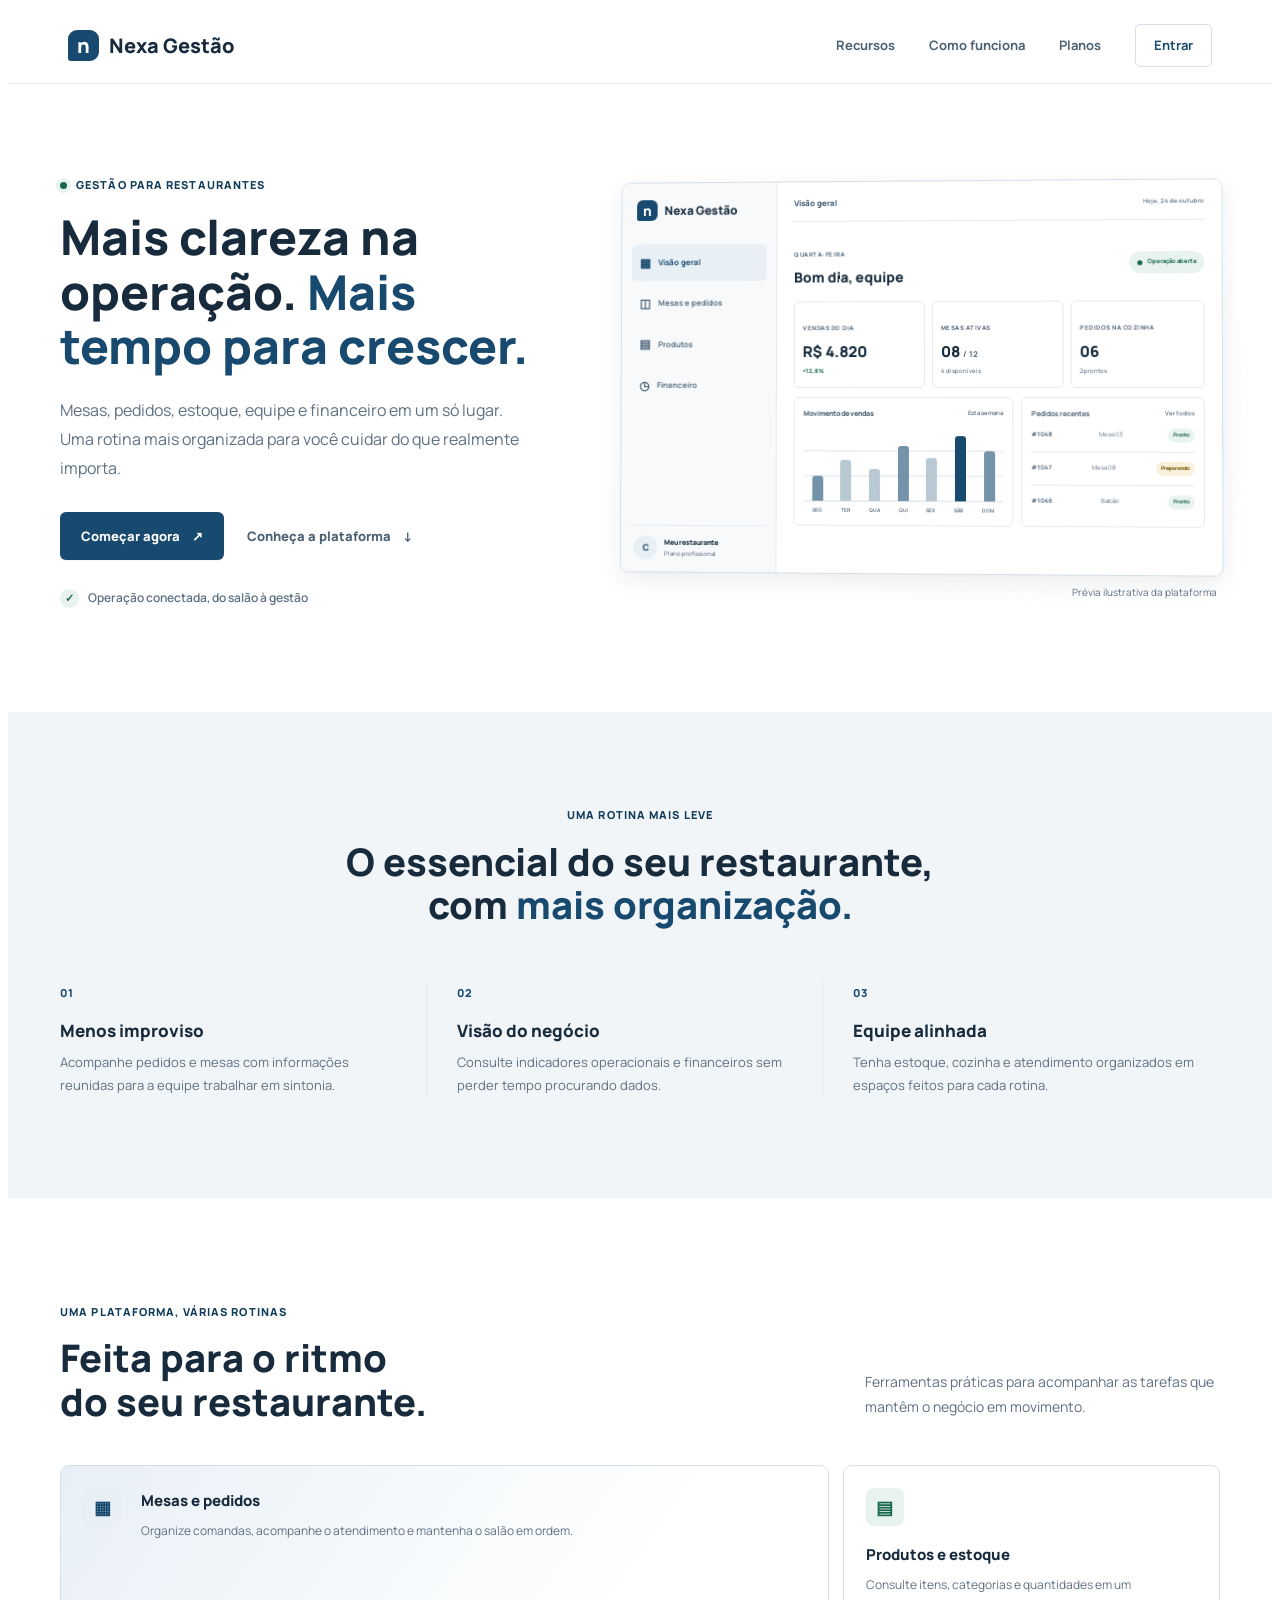
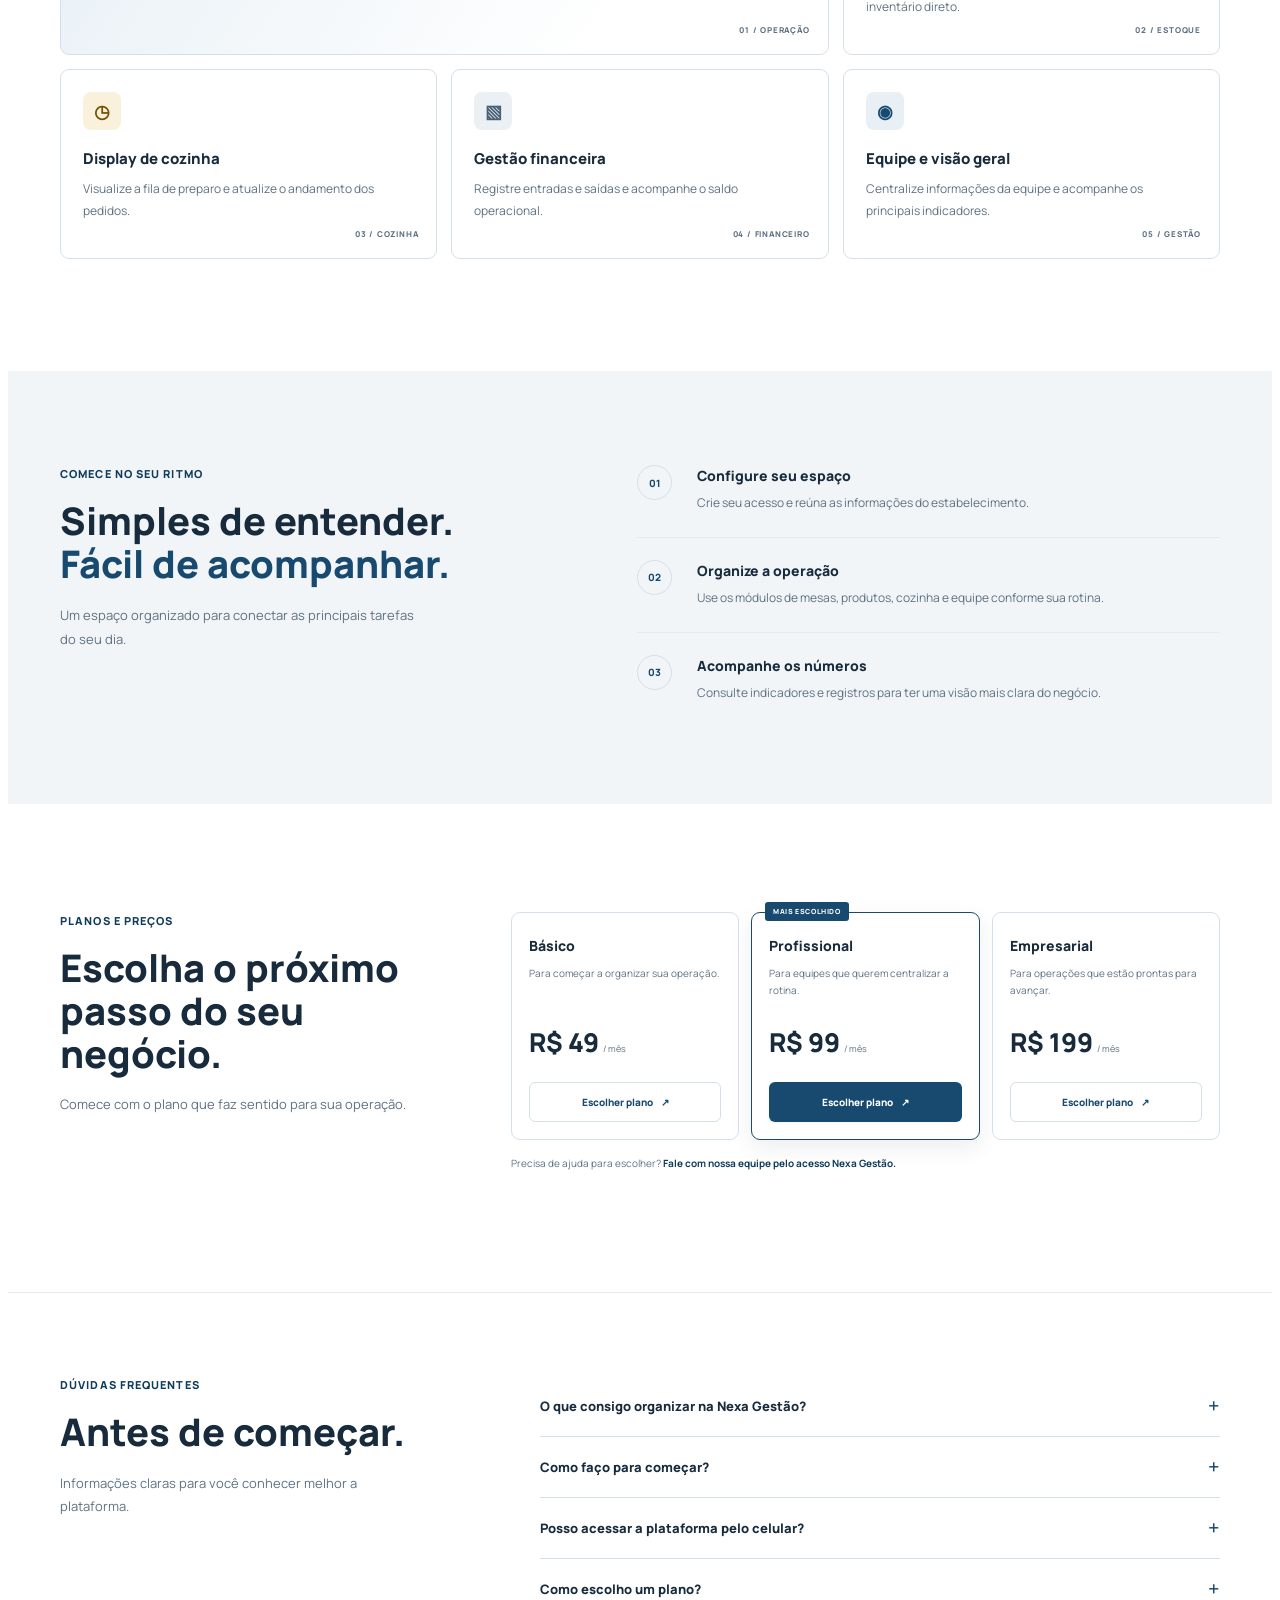
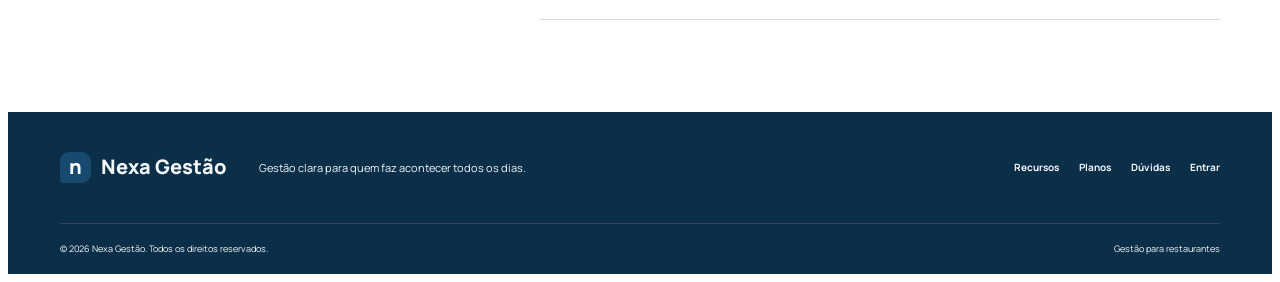
==== frontend/index.html @ 6b53f008 "Primeiro commit" ====
<!DOCTYPE html>
<html lang="pt-BR">
<head>
    <meta charset="UTF-8">
    <meta name="viewport" content="width=device-width, initial-scale=1.0">
    <meta name="description" content="Organize a operação do seu restaurante com a Nexa Gestão: mesas, estoque, cozinha, equipe e financeiro em uma única plataforma.">
    <title>Nexa Gestão | Gestão simples para restaurantes</title>
    <link rel="preconnect" href="https://fonts.googleapis.com">
    <link rel="preconnect" href="https://fonts.gstatic.com" crossorigin>
    <link href="https://fonts.googleapis.com/css2?family=Manrope:wght@400;500;600;700;800&display=swap" rel="stylesheet">
<link rel="stylesheet" href="css/landing.css">
</head>
<body>
    <a class="skip-link" href="#conteudo">Ir para o conteúdo</a>
    <header class="site-header">
        <a class="brand" href="index.html" aria-label="Nexa Gestão, página inicial">
            <span class="brand-mark" aria-hidden="true">n</span>
            <span>Nexa Gestão</span>
        </a>
        <nav class="site-nav" aria-label="Navegação principal">
            <a href="#recursos">Recursos</a>
            <a href="#como-funciona">Como funciona</a>
            <a href="#precos">Planos</a>
            <a class="nav-login" href="pages/login.html">Entrar</a>
        </nav>
    </header>

    <main id="conteudo">
        <section class="hero site-wrap">
            <div class="hero-copy">
                <p class="eyebrow"><span></span> Gestão para restaurantes</p>
                <h1>Mais clareza na operação. <em>Mais tempo para crescer.</em></h1>
                <p class="hero-description">Mesas, pedidos, estoque, equipe e financeiro em um só lugar. Uma rotina mais organizada para você cuidar do que realmente importa.</p>
                <div class="hero-actions">
                    <a class="button button-primary" href="pages/register.html">Começar agora <span aria-hidden="true">↗</span></a>
                    <a class="button button-text" href="#recursos">Conheça a plataforma <span aria-hidden="true">↓</span></a>
                </div>
                <div class="hero-note"><span class="note-check" aria-hidden="true">✓</span> Operação conectada, do salão à gestão</div>
            </div>

            <div class="preview-wrap" aria-label="Prévia ilustrativa do painel Nexa Gestão">
                <div class="preview-glow" aria-hidden="true"></div>
                <div class="dashboard-preview">
                    <div class="preview-sidebar">
                        <div class="preview-brand"><span class="brand-mark">n</span> Nexa Gestão</div>
                        <div class="preview-nav-item selected"><span>▦</span> Visão geral</div>
                        <div class="preview-nav-item"><span>◫</span> Mesas e pedidos</div>
                        <div class="preview-nav-item"><span>▤</span> Produtos</div>
                        <div class="preview-nav-item"><span>◷</span> Financeiro</div>
                        <div class="preview-profile"><span class="profile-avatar">C</span><span>Meu restaurante<small>Plano profissional</small></span></div>
                    </div>
                    <div class="preview-main">
                        <div class="preview-topbar"><span>Visão geral</span><span class="preview-date">Hoje, 24 de outubro</span></div>
                        <div class="preview-heading"><div><small>QUARTA-FEIRA</small><h2>Bom dia, equipe</h2></div><span class="preview-status"><i></i> Operação aberta</span></div>
                        <div class="preview-metrics">
                            <div><small>VENDAS DO DIA</small><strong>R$ 4.820</strong><span class="metric-up">+12,8%</span></div>
                            <div><small>MESAS ATIVAS</small><strong>08 <span>/ 12</span></strong><span class="metric-label">4 disponíveis</span></div>
                            <div><small>PEDIDOS NA COZINHA</small><strong>06</strong><span class="metric-label">2 prontos</span></div>
                        </div>
                        <div class="preview-panels">
                            <div class="preview-chart">
                                <div class="panel-title"><span>Movimento de vendas</span><small>Esta semana</small></div>
                                <div class="chart-bars" aria-hidden="true"><i style="height: 34%"></i><i style="height: 56%"></i><i style="height: 43%"></i><i style="height: 74%"></i><i style="height: 58%"></i><i style="height: 88%"></i><i style="height: 68%"></i></div>
                                <div class="chart-labels"><span>SEG</span><span>TER</span><span>QUA</span><span>QUI</span><span>SEX</span><span>SÁB</span><span>DOM</span></div>
                            </div>
                            <div class="preview-orders"><div class="panel-title"><span>Pedidos recentes</span><small>Ver todos</small></div><div><b>#1048</b><span>Mesa 03</span><i class="order-ready">Pronto</i></div><div><b>#1047</b><span>Mesa 08</span><i class="order-preparing">Preparando</i></div><div><b>#1046</b><span>Balcão</span><i class="order-ready">Pronto</i></div></div>
                        </div>
                    </div>
                </div>
                <p class="preview-caption">Prévia ilustrativa da plataforma</p>
            </div>
        </section>

        <section class="benefits-section" id="beneficios">
            <div class="site-wrap benefits-inner">
                <p class="eyebrow">Uma rotina mais leve</p>
                <h2>O essencial do seu restaurante,<br>com <em>mais organização.</em></h2>
                <div class="benefit-grid">
                    <article class="benefit-item"><span class="benefit-number">01</span><h3>Menos improviso</h3><p>Acompanhe pedidos e mesas com informações reunidas para a equipe trabalhar em sintonia.</p></article>
                    <article class="benefit-item"><span class="benefit-number">02</span><h3>Visão do negócio</h3><p>Consulte indicadores operacionais e financeiros sem perder tempo procurando dados.</p></article>
                    <article class="benefit-item"><span class="benefit-number">03</span><h3>Equipe alinhada</h3><p>Tenha estoque, cozinha e atendimento organizados em espaços feitos para cada rotina.</p></article>
                </div>
            </div>
        </section>

        <section class="features-section site-wrap" id="recursos">
            <div class="section-intro"><div><p class="eyebrow">Uma plataforma, várias rotinas</p><h2>Feita para o ritmo<br>do seu restaurante.</h2></div><p>Ferramentas práticas para acompanhar as tarefas que mantêm o negócio em movimento.</p></div>
            <div class="feature-grid">
                <article class="feature-card feature-wide"><span class="feature-icon icon-blue">▦</span><div><h3>Mesas e pedidos</h3><p>Organize comandas, acompanhe o atendimento e mantenha o salão em ordem.</p></div><span class="feature-index">01 / OPERAÇÃO</span></article>
                <article class="feature-card"><span class="feature-icon icon-green">▤</span><h3>Produtos e estoque</h3><p>Consulte itens, categorias e quantidades em um inventário direto.</p><span class="feature-index">02 / ESTOQUE</span></article>
                <article class="feature-card"><span class="feature-icon icon-amber">◷</span><h3>Display de cozinha</h3><p>Visualize a fila de preparo e atualize o andamento dos pedidos.</p><span class="feature-index">03 / COZINHA</span></article>
                <article class="feature-card"><span class="feature-icon icon-slate">▧</span><h3>Gestão financeira</h3><p>Registre entradas e saídas e acompanhe o saldo operacional.</p><span class="feature-index">04 / FINANCEIRO</span></article>
                <article class="feature-card"><span class="feature-icon icon-blue">◉</span><h3>Equipe e visão geral</h3><p>Centralize informações da equipe e acompanhe os principais indicadores.</p><span class="feature-index">05 / GESTÃO</span></article>
            </div>
        </section>

        <section class="how-section" id="como-funciona">
            <div class="site-wrap how-inner">
                <div class="how-heading"><p class="eyebrow">Comece no seu ritmo</p><h2>Simples de entender.<br><em>Fácil de acompanhar.</em></h2><p>Um espaço organizado para conectar as principais tarefas do seu dia.</p></div>
                <div class="steps-list">
                    <article><span>01</span><div><h3>Configure seu espaço</h3><p>Crie seu acesso e reúna as informações do estabelecimento.</p></div></article>
                    <article><span>02</span><div><h3>Organize a operação</h3><p>Use os módulos de mesas, produtos, cozinha e equipe conforme sua rotina.</p></div></article>
                    <article><span>03</span><div><h3>Acompanhe os números</h3><p>Consulte indicadores e registros para ter uma visão mais clara do negócio.</p></div></article>
                </div>
            </div>
        </section>

        <section class="pricing-section site-wrap" id="precos">
            <div class="pricing-intro"><p class="eyebrow">Planos e preços</p><h2>Escolha o próximo<br>passo do seu negócio.</h2><p>Comece com o plano que faz sentido para sua operação.</p></div>
            <div class="pricing-grid">
                <article class="plan-card"><p class="plan-name">Básico</p><p class="plan-description">Para começar a organizar sua operação.</p><p class="plan-price"><strong>R$ 49</strong><span>/ mês</span></p><a class="button button-secondary" href="pages/register.html">Escolher plano <span aria-hidden="true">↗</span></a></article>
                <article class="plan-card plan-featured"><span class="plan-badge">MAIS ESCOLHIDO</span><p class="plan-name">Profissional</p><p class="plan-description">Para equipes que querem centralizar a rotina.</p><p class="plan-price"><strong>R$ 99</strong><span>/ mês</span></p><a class="button button-primary" href="pages/register.html">Escolher plano <span aria-hidden="true">↗</span></a></article>
                <article class="plan-card"><p class="plan-name">Empresarial</p><p class="plan-description">Para operações que estão prontas para avançar.</p><p class="plan-price"><strong>R$ 199</strong><span>/ mês</span></p><a class="button button-secondary" href="pages/register.html">Escolher plano <span aria-hidden="true">↗</span></a></article>
            </div>
            <p class="pricing-note">Precisa de ajuda para escolher? <a href="pages/login.html">Fale com nossa equipe pelo acesso Nexa Gestão.</a></p>
        </section>

        <section class="faq-section" id="duvidas">
            <div class="site-wrap faq-inner"><div><p class="eyebrow">Dúvidas frequentes</p><h2>Antes de começar.</h2><p>Informações claras para você conhecer melhor a plataforma.</p></div>
                <div class="faq-list">
                    <details><summary>O que consigo organizar na Nexa Gestão?<span aria-hidden="true">+</span></summary><p>A plataforma reúne telas para visão geral, produtos e estoque, mesas e pedidos, cozinha, financeiro e equipe.</p></details>
                    <details><summary>Como faço para começar?<span aria-hidden="true">+</span></summary><p>Use o botão “Começar agora” para abrir o cadastro e criar seu acesso à plataforma.</p></details>
                    <details><summary>Posso acessar a plataforma pelo celular?<span aria-hidden="true">+</span></summary><p>As telas se adaptam a dispositivos móveis para facilitar a consulta em diferentes tamanhos de tela.</p></details>
                    <details><summary>Como escolho um plano?<span aria-hidden="true">+</span></summary><p>Consulte os valores apresentados nesta página e selecione “Escolher plano” para iniciar o cadastro.</p></details>
                </div>
            </div>
        </section>
    </main>

    <footer class="site-footer">
        <div class="site-wrap footer-main"><a class="brand footer-brand" href="index.html"><span class="brand-mark" aria-hidden="true">n</span><span>Nexa Gestão</span></a><p>Gestão clara para quem faz acontecer todos os dias.</p><nav aria-label="Navegação do rodapé"><a href="#recursos">Recursos</a><a href="#precos">Planos</a><a href="#duvidas">Dúvidas</a><a href="pages/login.html">Entrar</a></nav></div>
        <div class="site-wrap footer-bottom"><span>© 2026 Nexa Gestão. Todos os direitos reservados.</span><span>Gestão para restaurantes</span></div>
    </footer>
</body>
</html>
---- frontend/css/landing.css ----
@import url('tokens.css');
@import url('https://fonts.googleapis.com/css2?family=Manrope:wght@400;500;600;700;800&display=swap');

:root { --font-sans: 'Manrope', 'Segoe UI', sans-serif; }

*, *::before, *::after { box-sizing: border-box; }

html { scroll-behavior: smooth; scroll-padding-top: 92px; }

body {
    display: block;
    height: auto;
    min-height: 100vh;
    overflow-x: hidden;
    background: var(--paper);
    color: var(--ink);
    font-family: var(--font-sans);
    line-height: 1.6;
    -webkit-font-smoothing: antialiased;
}

a { color: inherit; }

.skip-link {
    position: absolute;
    top: 12px;
    left: 12px;
    z-index: 20;
    padding: 10px 14px;
    transform: translateY(-150%);
    border-radius: 5px;
    background: var(--ink);
    color: var(--color-on-primary);
}
.skip-link:focus { transform: translateY(0); }
.site-wrap { width: min(1160px, calc(100% - 64px)); margin-inline: auto; }

.site-header {
    position: sticky;
    top: 0;
    z-index: 10;
    display: flex;
    min-height: 76px;
    align-items: center;
    justify-content: space-between;
    padding: 0 max(32px, calc((100vw - 1160px) / 2));
    border-bottom: 1px solid var(--color-divider);
    background: var(--color-header);
    backdrop-filter: blur(14px);
}
.brand { display: inline-flex; align-items: center; gap: 10px; color: var(--ink); font-size: 20px; font-weight: 800; text-decoration: none; }
.brand-mark { display: inline-grid; width: 31px; height: 31px; place-items: center; border-radius: 9px 9px 9px 3px; background: var(--color-primary); color: var(--color-on-primary); font-size: 20px; font-weight: 800; line-height: 1; }
.site-nav { display: flex; align-items: center; gap: 34px; }
.site-nav a { color: var(--ink-soft); font-size: 13px; font-weight: 700; text-decoration: none; transition: color 180ms ease, background-color 180ms ease, transform 180ms ease; }
.site-nav a:hover { color: var(--blue); }
.site-nav .nav-login { padding: 10px 18px; border: 1px solid var(--color-border); border-radius: var(--radius-sm); color: var(--color-primary); }
.site-nav .nav-login:hover { transform: translateY(-1px); border-color: var(--blue); background: var(--blue-pale); }

.hero { display: grid; min-height: 620px; grid-template-columns: .88fr 1.12fr; align-items: center; gap: 48px; padding-block: 76px 88px; }
.hero-copy { position: relative; z-index: 1; animation: rise-in 650ms ease both; }
.eyebrow { display: flex; align-items: center; gap: 9px; margin: 0 0 16px; color: var(--blue-deep); font-size: 11px; font-weight: 800; letter-spacing: 1.1px; text-transform: uppercase; }
.eyebrow > span { width: 7px; height: 7px; border-radius: 50%; background: var(--color-success); box-shadow: 0 0 0 4px var(--color-success-bg); }
.hero h1, .section-intro h2, .benefits-inner h2, .how-heading h2, .pricing-intro h2, .faq-inner h2 { margin: 0; color: var(--ink); font-size: 48px; font-weight: 800; line-height: 1.14; }
.hero h1 em, .benefits-inner h2 em, .how-heading h2 em { color: var(--blue); font-style: normal; }
.hero-description { max-width: 470px; margin: 22px 0 0; color: var(--muted); font-size: 16px; line-height: 1.8; }
.hero-actions { display: flex; flex-wrap: wrap; align-items: center; gap: 12px 22px; margin-top: 30px; }
.button { display: inline-flex; min-height: 48px; align-items: center; justify-content: center; gap: 12px; padding: 0 20px; border: 1px solid transparent; border-radius: 6px; font-size: 13px; font-weight: 800; text-decoration: none; transition: transform 180ms ease, box-shadow 180ms ease, background-color 180ms ease, border-color 180ms ease; }
.button:hover { transform: translateY(-2px); }
.button-primary { background: var(--color-primary); box-shadow: var(--shadow-sm); color: var(--color-on-primary); }
.button-primary:hover { background: var(--color-primary-hover); box-shadow: var(--shadow-md); }
.button-secondary { border-color: var(--color-border); background: var(--color-surface); color: var(--color-primary); }
.button-secondary:hover { border-color: var(--blue); background: var(--blue-pale); }
.button-text { min-height: 42px; padding-inline: 0; color: var(--ink-soft); }
.button-text:hover { color: var(--blue); }
.hero-note { display: flex; align-items: center; gap: 9px; margin-top: 28px; color: var(--color-text-muted); font-size: 12px; font-weight: 600; }
.note-check { display: inline-grid; width: 19px; height: 19px; place-items: center; border-radius: 50%; background: var(--color-success-bg); color: var(--color-success); font-size: 11px; }

.preview-wrap { position: relative; min-width: 0; padding: 20px 0 24px 20px; animation: rise-in 750ms 120ms ease both; }
.preview-glow { position: absolute; inset: 3% -7% 4% 8%; z-index: -1; background: radial-gradient(ellipse at center, color-mix(in srgb, var(--color-primary-light) 78%, transparent), transparent 69%); filter: blur(22px); }
.dashboard-preview { display: grid; min-height: 394px; grid-template-columns: 158px minmax(0, 1fr); overflow: hidden; border: 1px solid var(--color-border); border-radius: var(--radius-lg); background: var(--color-surface); box-shadow: var(--shadow-md); transform: perspective(1400px) rotateY(-3deg) rotateX(1deg); }
.preview-sidebar { display: flex; flex-direction: column; padding: 17px 10px 12px; border-right: 1px solid var(--color-divider); background: var(--color-surface-subtle); }
.preview-brand { display: flex; align-items: center; gap: 7px; margin: 0 0 24px 5px; font-size: 12px; font-weight: 800; }
.preview-brand .brand-mark { width: 21px; height: 21px; border-radius: 6px 6px 6px 2px; font-size: 14px; }
.preview-nav-item { display: flex; align-items: center; gap: 8px; margin-bottom: 4px; padding: 9px 8px; border-radius: var(--radius-sm); color: var(--color-text-muted); font-size: 8px; font-weight: 700; }
.preview-nav-item span { color: var(--color-text-secondary); font-size: 12px; }
.preview-nav-item.selected { background: var(--color-primary-light); color: var(--color-primary); }
.preview-nav-item.selected span { color: var(--color-primary); }
.preview-profile { display: flex; align-items: center; gap: 7px; margin-top: auto; padding: 10px 3px 0; border-top: 1px solid var(--color-divider); font-size: 7px; font-weight: 800; }
.profile-avatar { display: grid; width: 24px; height: 24px; place-items: center; border-radius: 50%; background: var(--color-primary-light); color: var(--color-primary); font-size: 9px; }
.preview-profile small { display: block; margin-top: 2px; color: var(--color-text-muted); font-size: 6px; font-weight: 500; }
.preview-main { min-width: 0; padding: 15px 17px 17px; background: var(--color-surface); }
.preview-topbar, .preview-heading, .panel-title, .preview-orders > div:not(.panel-title) { display: flex; align-items: center; justify-content: space-between; }
.preview-topbar { padding-bottom: 11px; border-bottom: 1px solid var(--color-divider); color: var(--color-text-secondary); font-size: 8px; font-weight: 800; }
.preview-date, .panel-title small { color: var(--color-text-muted); font-size: 6px; font-weight: 600; }
.preview-heading { margin: 17px 0 12px; }
.preview-heading small, .preview-metrics small { color: var(--color-text-muted); font-size: 6px; font-weight: 800; letter-spacing: .5px; }
.preview-heading h2 { margin: 3px 0 0; color: var(--color-text); font-size: 14px; font-weight: 800; }
.preview-status { display: flex; align-items: center; gap: 5px; padding: 5px 7px; border: 1px solid var(--color-success-bg); border-radius: 20px; background: var(--color-success-bg); color: var(--color-success); font-size: 6px; font-weight: 700; }
.preview-status i { width: 5px; height: 5px; border-radius: 50%; background: var(--color-success); }
.preview-metrics { display: grid; grid-template-columns: repeat(3, minmax(0, 1fr)); gap: 7px; }
.preview-metrics > div { min-width: 0; padding: 10px 8px; border: 1px solid var(--color-divider); border-radius: var(--radius-sm); }
.preview-metrics strong { display: block; margin-top: 3px; color: var(--color-text); font-size: 15px; font-weight: 800; white-space: nowrap; }
.preview-metrics strong span { color: var(--color-text-muted); font-size: 8px; }
.metric-up, .metric-label { display: block; margin-top: 3px; color: var(--color-success); font-size: 6px; font-weight: 700; }
.metric-label { color: var(--color-text-muted); font-weight: 500; }
.preview-panels { display: grid; grid-template-columns: 1.1fr .9fr; gap: 8px; margin-top: 9px; }
.preview-chart, .preview-orders { min-width: 0; padding: 10px 9px 8px; border: 1px solid var(--color-divider); border-radius: var(--radius-sm); }
.panel-title { gap: 5px; color: var(--color-text-secondary); font-size: 7px; font-weight: 800; }
.chart-bars { display: flex; height: 75px; align-items: end; justify-content: space-around; gap: 6px; margin-top: 8px; padding: 0 3px; border-bottom: 1px solid var(--color-divider); background: repeating-linear-gradient(to bottom, transparent 0, transparent 23px, var(--color-chart-grid) 24px, transparent 25px); }
.chart-bars i { width: 11px; min-height: 7px; border-radius: 3px 3px 0 0; background: color-mix(in srgb, var(--color-primary) 30%, var(--color-surface)); }
.chart-bars i:nth-child(3n + 1) { background: color-mix(in srgb, var(--color-primary) 60%, var(--color-surface)); }
.chart-bars i:nth-child(6) { background: var(--color-chart-primary); }
.chart-labels { display: flex; justify-content: space-around; margin-top: 5px; color: var(--color-text-muted); font-size: 5px; font-weight: 700; }
.preview-orders > div:not(.panel-title) { gap: 4px; padding: 9px 0; border-bottom: 1px solid var(--color-divider); font-size: 6px; }
.preview-orders > div:last-child { border-bottom: 0; }
.preview-orders b { color: var(--color-text-secondary); font-size: 6px; }
.preview-orders > div > span { color: var(--color-text-muted); }
.preview-orders i { padding: 3px 5px; border-radius: 10px; font-size: 5px; font-style: normal; font-weight: 800; }
.order-ready { background: var(--color-success-bg); color: var(--color-success); }
.order-preparing { background: var(--color-warning-bg); color: var(--color-warning); }
.preview-caption { margin: 10px 3px 0; color: var(--color-text-muted); font-size: 10px; text-align: right; }

.benefits-section, .how-section { padding: 94px 0 100px; background: var(--color-background); }
.benefits-inner > .eyebrow { justify-content: center; }
.benefits-inner h2, .section-intro h2, .how-heading h2, .pricing-intro h2, .faq-inner h2 { font-size: 38px; }
.benefits-inner h2 { text-align: center; }
.benefit-grid { display: grid; grid-template-columns: repeat(3, minmax(0, 1fr)); gap: 30px; margin-top: 53px; }
.benefit-item { padding: 0 24px 0 0; border-right: 1px solid var(--color-divider); }
.benefit-item:last-child { border-right: 0; }
.benefit-number { color: var(--color-primary); font-size: 11px; font-weight: 800; letter-spacing: 1px; }
.benefit-item h3, .feature-card h3, .steps-list h3 { margin: 12px 0 7px; color: var(--ink); font-size: 17px; font-weight: 800; }
.benefit-item p, .feature-card p, .steps-list p { margin: 0; color: var(--muted); font-size: 13px; line-height: 1.8; }

.features-section { padding-block: 105px 112px; }
.section-intro { display: flex; align-items: end; justify-content: space-between; gap: 40px; margin-bottom: 42px; }
.section-intro > p { max-width: 355px; margin: 0 0 4px; color: var(--muted); font-size: 14px; line-height: 1.8; }
.feature-grid { display: grid; grid-template-columns: repeat(3, minmax(0, 1fr)); gap: 14px; }
.feature-card { position: relative; min-height: 190px; padding: 22px; border: 1px solid var(--color-border); border-radius: var(--radius-lg); background: var(--color-surface); transition: transform 200ms ease, border-color 200ms ease, box-shadow 200ms ease; }
.feature-card:hover { transform: translateY(-3px); border-color: var(--color-primary); box-shadow: var(--shadow-md); }
.feature-wide { display: grid; grid-column: span 2; grid-template-columns: 42px minmax(0, 1fr); align-content: start; column-gap: 16px; background: linear-gradient(125deg, var(--color-primary-light), var(--color-surface) 74%); }
.feature-wide .feature-icon { grid-row: span 2; }
.feature-icon { display: grid; width: 38px; height: 38px; place-items: center; border-radius: 8px; font-size: 18px; font-weight: 700; }
.icon-blue { background: var(--color-primary-light); color: var(--color-primary); }
.icon-green { background: var(--color-success-bg); color: var(--color-success); }
.icon-amber { background: var(--color-warning-bg); color: var(--color-warning); }
.icon-slate { background: var(--color-background-alt); color: var(--color-text-secondary); }
.feature-card h3 { margin-top: 17px; font-size: 15px; }
.feature-wide h3 { margin-top: 1px; }
.feature-card p { max-width: 320px; font-size: 12px; }
.feature-wide p { max-width: 480px; }
.feature-index { position: absolute; right: 18px; bottom: 17px; color: var(--color-text-muted); font-size: 8px; font-weight: 800; letter-spacing: .8px; }

.how-inner { display: grid; grid-template-columns: .9fr 1.1fr; gap: 100px; }
.how-heading > p:last-child, .pricing-intro > p:last-child, .faq-inner > div:first-child > p:last-child { max-width: 360px; margin: 19px 0 0; color: var(--muted); font-size: 13px; line-height: 1.8; }
.steps-list article { display: grid; grid-template-columns: 42px minmax(0, 1fr); gap: 18px; padding: 0 0 23px; border-bottom: 1px solid var(--color-divider); }
.steps-list article + article { padding-top: 22px; }
.steps-list article:last-child { padding-bottom: 0; border-bottom: 0; }
.steps-list article > span { display: grid; width: 35px; height: 35px; place-items: center; border: 1px solid var(--color-border); border-radius: 50%; color: var(--color-primary); font-size: 10px; font-weight: 800; }
.steps-list h3 { margin: 0 0 5px; font-size: 14px; }
.steps-list p { font-size: 12px; }

.pricing-section { display: grid; grid-template-columns: .72fr 1.28fr; gap: 52px; padding-block: 108px 100px; }
.pricing-intro > p:last-child { margin-top: 18px; }
.pricing-grid { display: grid; grid-template-columns: repeat(3, minmax(0, 1fr)); align-items: stretch; gap: 12px; }
.plan-card { position: relative; display: flex; min-width: 0; flex-direction: column; padding: 22px 17px 17px; border: 1px solid var(--color-border); border-radius: var(--radius-lg); background: var(--color-surface); }
.plan-featured { border-color: var(--color-primary); box-shadow: var(--shadow-md); }
.plan-badge { position: absolute; top: -11px; left: 13px; padding: 4px 8px; border-radius: 3px; background: var(--color-primary); color: var(--color-on-primary); font-size: 7px; font-weight: 800; letter-spacing: .6px; }
.plan-name { margin: 0; color: var(--ink); font-size: 14px; font-weight: 800; }
.plan-description { min-height: 39px; margin: 8px 0 18px; color: var(--muted); font-size: 10px; line-height: 1.7; }
.plan-price { display: flex; align-items: baseline; gap: 4px; margin: auto 0 18px; }
.plan-price strong { color: var(--ink); font-size: 26px; font-weight: 800; }
.plan-price span { color: var(--color-text-muted); font-size: 9px; }
.plan-card .button { min-height: 40px; gap: 8px; padding-inline: 8px; font-size: 10px; white-space: nowrap; }
.pricing-note { grid-column: 2; margin: -37px 0 0; color: var(--muted); font-size: 10px; }
.pricing-note a { color: var(--blue-deep); font-weight: 700; text-decoration: none; }
.pricing-note a:hover { text-decoration: underline; }

.faq-section { padding: 83px 0 92px; border-top: 1px solid var(--color-divider); }
.faq-inner { display: grid; grid-template-columns: .75fr 1.25fr; gap: 72px; }
.faq-list details { border-bottom: 1px solid var(--line); }
.faq-list summary { display: flex; min-height: 60px; align-items: center; justify-content: space-between; gap: 20px; color: var(--ink); cursor: pointer; font-size: 13px; font-weight: 800; list-style: none; }
.faq-list summary::-webkit-details-marker { display: none; }
.faq-list summary span { color: var(--blue); font-size: 20px; font-weight: 500; transition: transform 180ms ease; }
.faq-list details[open] summary span { transform: rotate(45deg); }
.faq-list details p { max-width: 600px; margin: -2px 28px 17px 0; color: var(--muted); font-size: 12px; line-height: 1.8; }

.site-footer { background: var(--color-primary-active); color: var(--color-on-dark); }
.footer-main { display: grid; min-height: 112px; grid-template-columns: auto 1fr auto; align-items: center; gap: 32px; border-bottom: 1px solid var(--color-kds-border); }
.footer-brand { color: var(--color-on-dark); }
.footer-main > p { margin: 0; color: var(--color-on-dark); font-size: 11px; }
.footer-main nav { display: flex; flex-wrap: wrap; gap: 20px; }
.footer-main nav a { color: var(--color-on-dark); font-size: 10px; font-weight: 700; text-decoration: none; }
.footer-main nav a:hover { color: var(--color-surface); }
.footer-bottom { display: flex; min-height: 50px; align-items: center; justify-content: space-between; color: var(--color-on-dark); font-size: 9px; }

@keyframes rise-in { from { opacity: 0; transform: translateY(12px); } to { opacity: 1; transform: translateY(0); } }

@media (max-width: 1050px) {
    .hero { grid-template-columns: .82fr 1.18fr; gap: 25px; }
    .hero h1 { font-size: 42px; }
    .dashboard-preview { grid-template-columns: 128px minmax(0, 1fr); }
    .pricing-section { grid-template-columns: 1fr; gap: 38px; }
    .pricing-intro br { display: none; }
    .pricing-note { grid-column: 1; margin-top: -24px; }
}

@media (max-width: 760px) {
    html { scroll-padding-top: 110px; }
    .site-wrap { width: min(calc(100% - 40px), 560px); }
    .site-header { min-height: 68px; flex-wrap: wrap; gap: 10px 20px; padding: 12px 20px; }
    .brand { font-size: 18px; }
    .site-nav { width: 100%; justify-content: space-between; gap: 12px; overflow-x: auto; scrollbar-width: none; }
    .site-nav::-webkit-scrollbar { display: none; }
    .site-nav a { flex: 0 0 auto; font-size: 11px; }
    .site-nav .nav-login { padding: 7px 12px; }
    .hero { min-height: auto; grid-template-columns: 1fr; gap: 38px; padding-block: 60px 52px; }
    .hero h1 { max-width: 540px; font-size: 39px; }
    .hero-description { max-width: 530px; font-size: 14px; }
    .preview-wrap { padding: 8px 0; }
    .dashboard-preview { min-height: 330px; grid-template-columns: 116px minmax(0, 1fr); transform: none; }
    .preview-main { padding: 13px 12px; }
    .preview-panels { grid-template-columns: 1fr .9fr; }
    .benefits-section, .features-section, .how-section, .faq-section { padding-block: 68px; }
    .benefits-inner h2, .section-intro h2, .how-heading h2, .pricing-intro h2, .faq-inner h2 { font-size: 32px; }
    .benefit-grid { grid-template-columns: 1fr; gap: 25px; margin-top: 36px; }
    .benefit-item { padding: 0 0 22px; border-right: 0; border-bottom: 1px solid var(--color-divider); }
    .benefit-item:last-child { padding-bottom: 0; border-bottom: 0; }
    .section-intro { display: block; margin-bottom: 30px; }
    .section-intro > p { margin-top: 18px; }
    .feature-grid { grid-template-columns: repeat(2, minmax(0, 1fr)); }
    .feature-wide { grid-column: span 2; }
    .how-inner, .faq-inner { grid-template-columns: 1fr; gap: 32px; }
    .pricing-section { padding-block: 72px; gap: 32px; }
    .pricing-grid { grid-template-columns: 1fr; gap: 18px; }
    .plan-card { min-height: 205px; padding: 21px; }
    .plan-description { min-height: 0; font-size: 12px; }
    .plan-card .button { min-width: 170px; align-self: flex-start; padding-inline: 14px; font-size: 12px; }
    .plan-price strong { font-size: 28px; }
    .pricing-note { margin-top: -16px; font-size: 11px; }
    .footer-main { grid-template-columns: 1fr; gap: 14px; padding-block: 24px; }
    .footer-main nav { gap: 15px; }
    .footer-bottom { align-items: flex-start; flex-direction: column; justify-content: center; gap: 4px; padding-block: 12px; }
}

@media (max-width: 420px) {
    .site-wrap { width: calc(100% - 32px); }
    .site-header { padding-inline: 16px; }
    .hero h1 { font-size: 34px; }
    .hero-actions { align-items: flex-start; flex-direction: column; gap: 8px; }
    .dashboard-preview { grid-template-columns: 1fr; }
    .preview-sidebar { display: none; }
    .preview-main { padding: 13px 11px; }
    .preview-metrics > div { padding: 8px 5px; }
    .preview-metrics strong { font-size: 13px; }
    .feature-grid { grid-template-columns: 1fr; }
    .feature-wide { grid-column: auto; }
}

@media (prefers-reduced-motion: reduce) {
    *, *::before, *::after { scroll-behavior: auto !important; animation-duration: .01ms !important; animation-iteration-count: 1 !important; transition-duration: .01ms !important; }
}
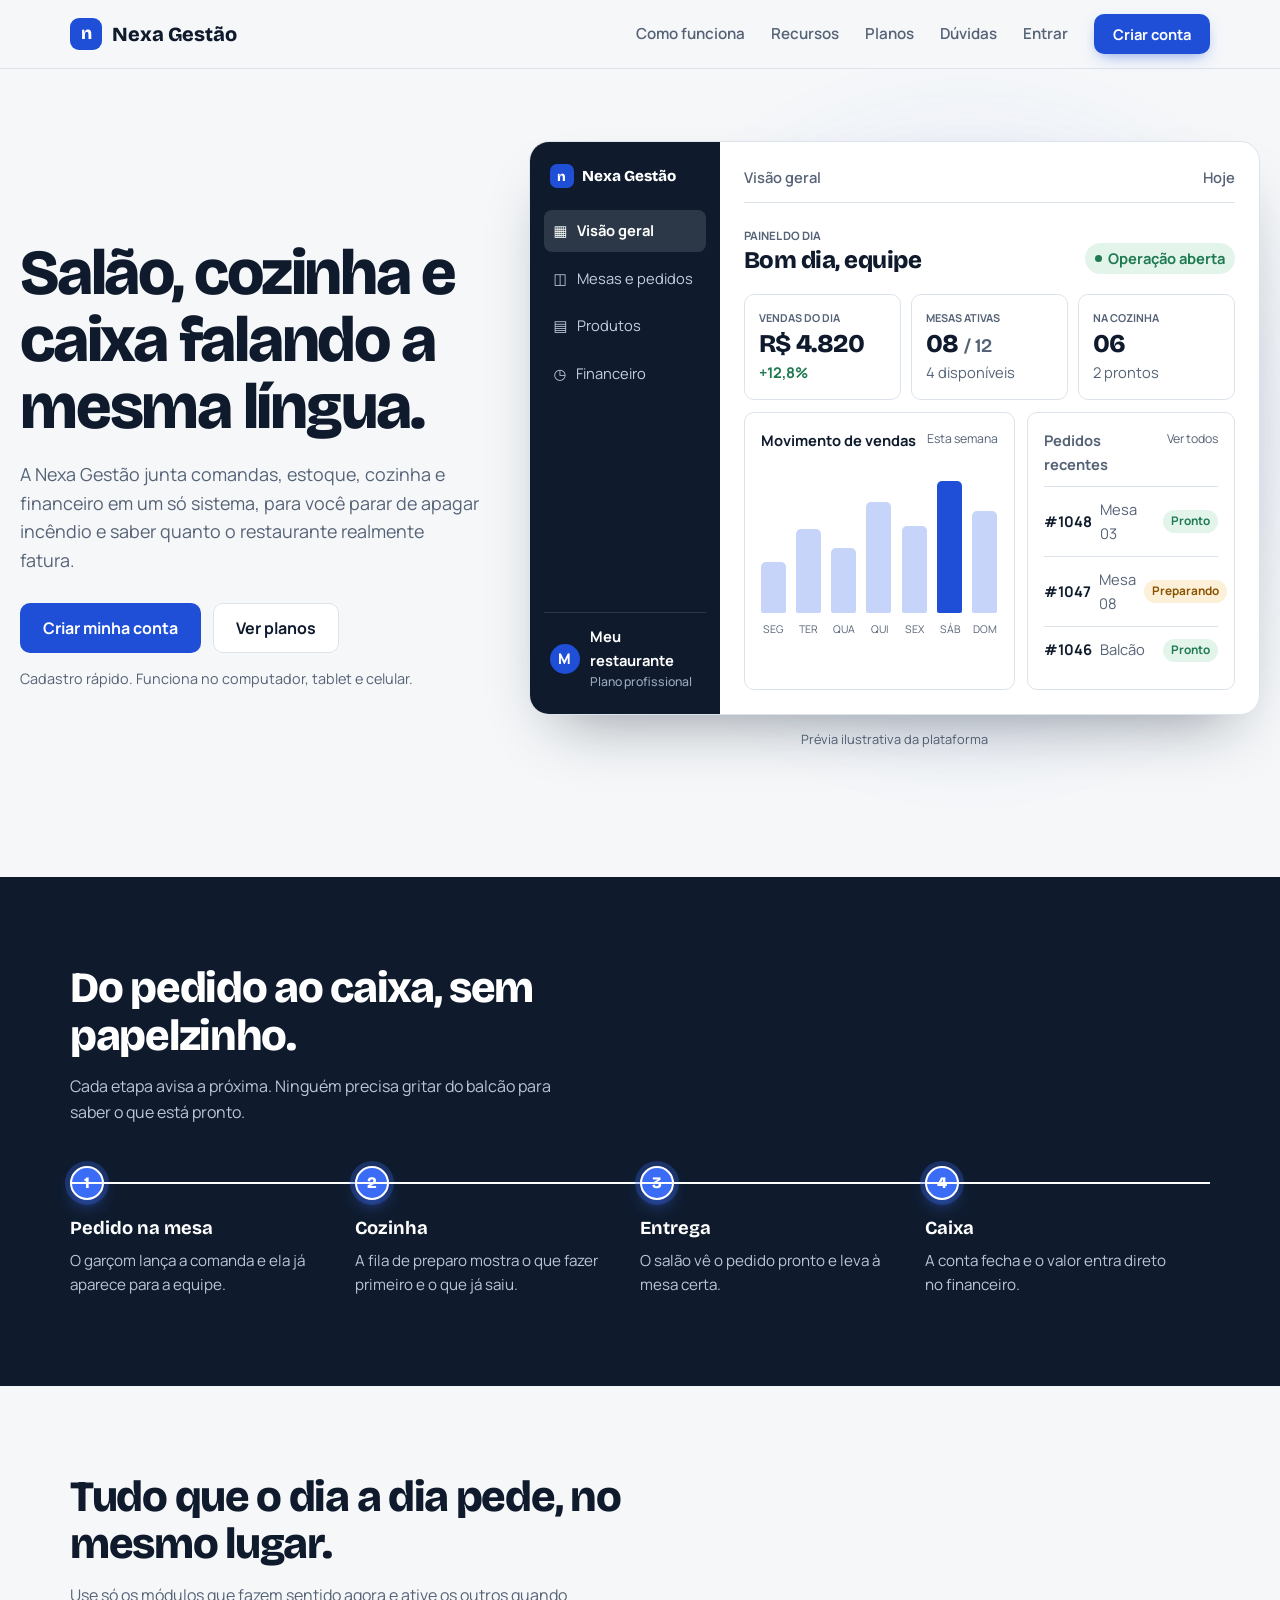
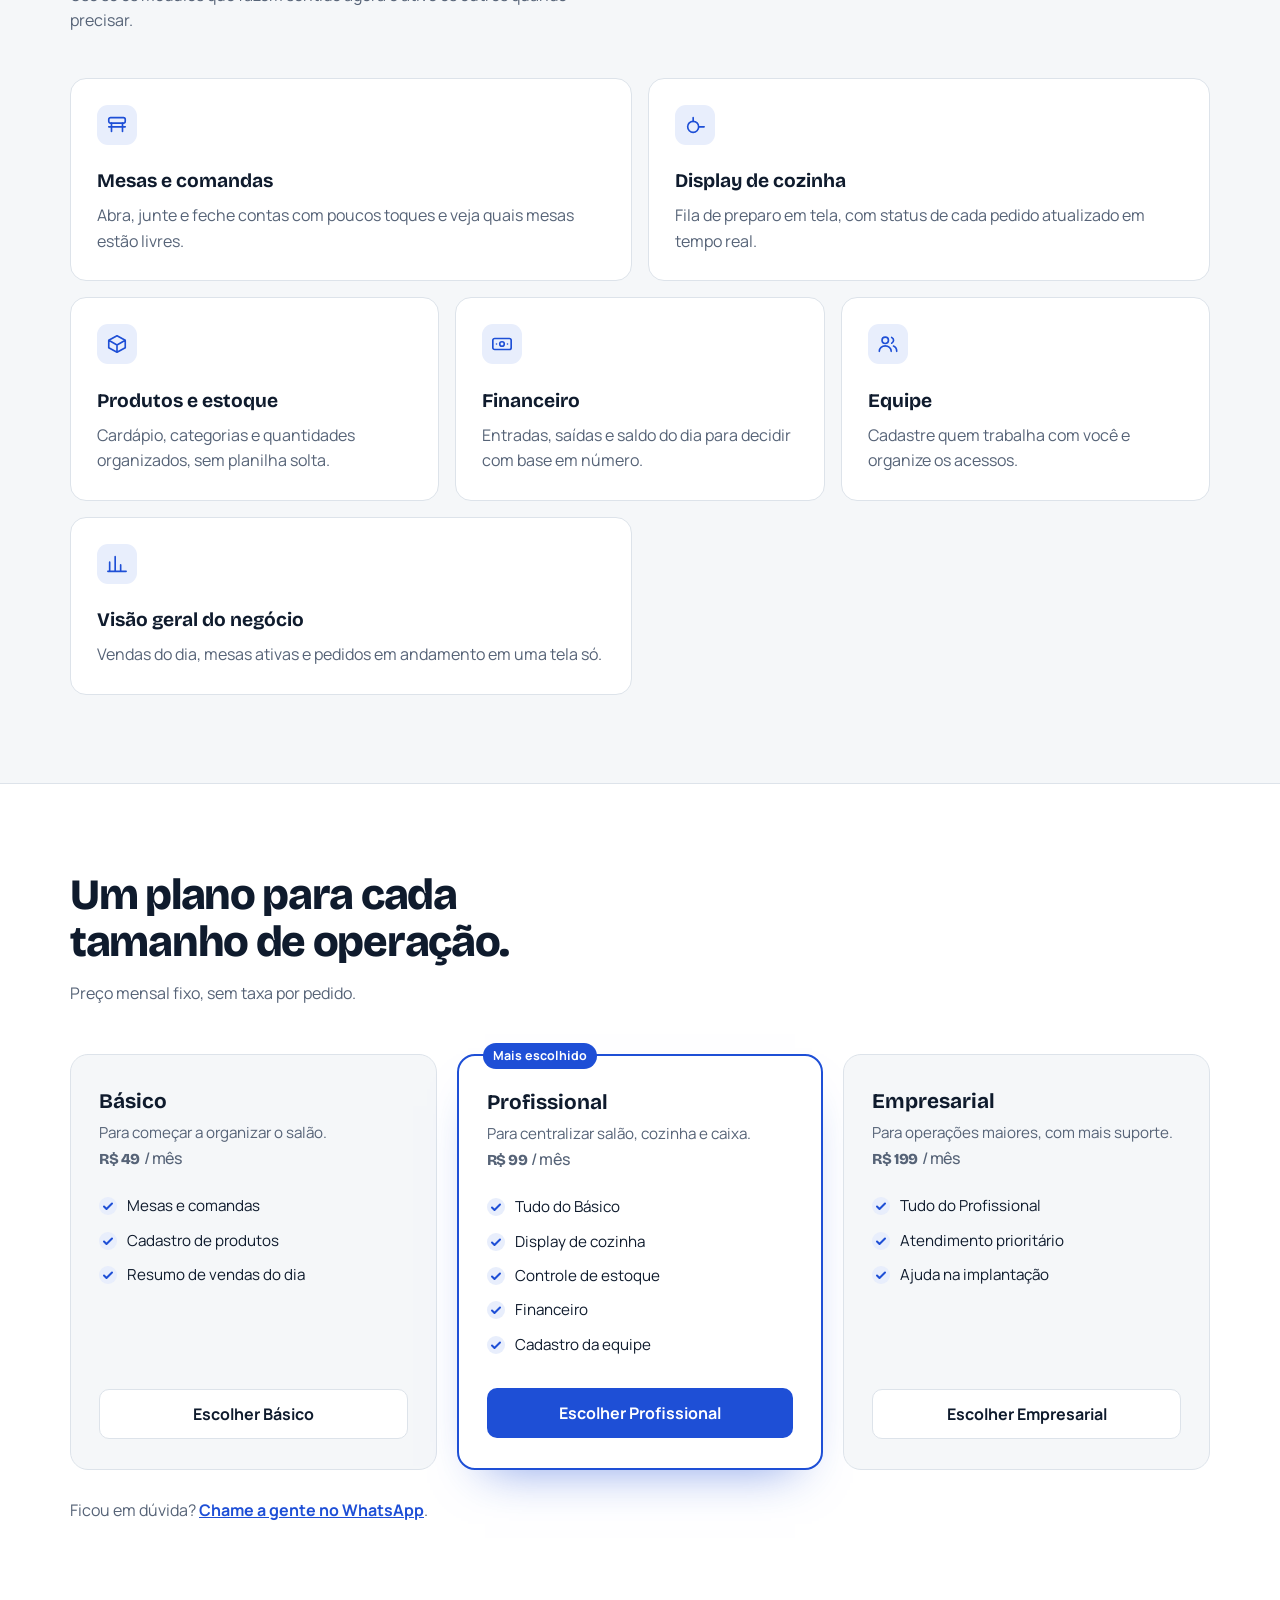
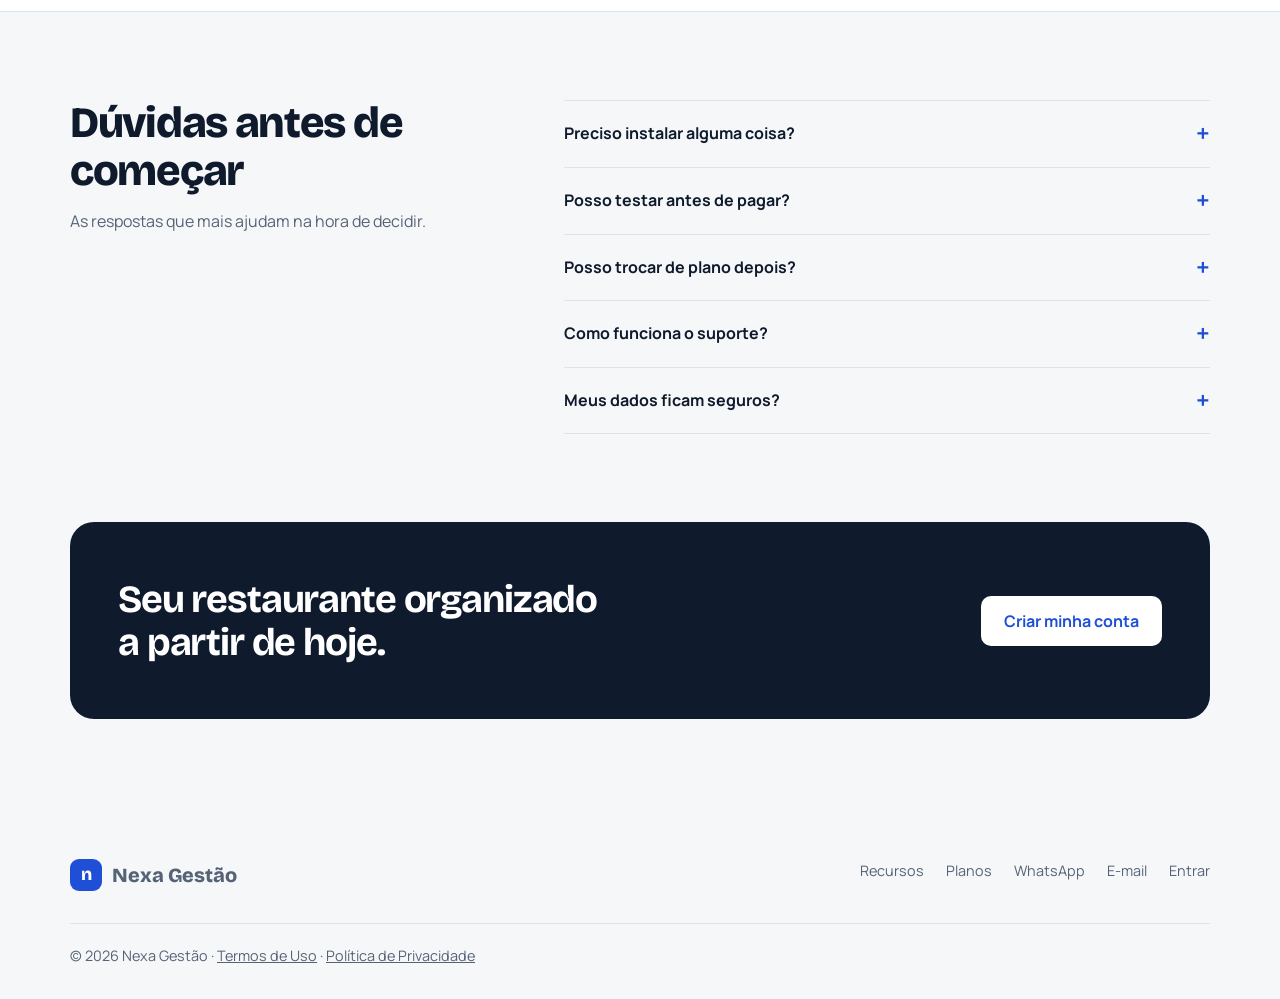
==== commit d066d1a4: "mudança na interface web" ====
--- a/frontend/index.html
+++ b/frontend/index.html
@@ -1,135 +1,305 @@
 <!DOCTYPE html>
 <html lang="pt-BR">
 <head>
-    <meta charset="UTF-8">
-    <meta name="viewport" content="width=device-width, initial-scale=1.0">
-    <meta name="description" content="Organize a operação do seu restaurante com a Nexa Gestão: mesas, estoque, cozinha, equipe e financeiro em uma única plataforma.">
-    <title>Nexa Gestão | Gestão simples para restaurantes</title>
-    <link rel="preconnect" href="https://fonts.googleapis.com">
-    <link rel="preconnect" href="https://fonts.gstatic.com" crossorigin>
-    <link href="https://fonts.googleapis.com/css2?family=Manrope:wght@400;500;600;700;800&display=swap" rel="stylesheet">
-<link rel="stylesheet" href="css/landing.css">
+<meta charset="UTF-8">
+<meta name="viewport" content="width=device-width, initial-scale=1.0">
+<title>Nexa Gestão | Sistema de gestão para restaurantes</title>
+<meta name="description" content="Comandas, cozinha, estoque e caixa conectados em um só sistema. Organize o salão e saiba quanto o restaurante realmente lucra.">
+<meta property="og:title" content="Nexa Gestão | Sistema de gestão para restaurantes">
+<meta property="og:description" content="Do pedido na mesa ao caixa fechado: salão, cozinha e financeiro no mesmo lugar.">
+<meta property="og:type" content="website">
+<meta name="theme-color" content="#1E4FD6">
+<link rel="icon" href="data:image/svg+xml,%3Csvg xmlns='http://www.w3.org/2000/svg' viewBox='0 0 32 32'%3E%3Crect width='32' height='32' rx='8' fill='%231E4FD6'/%3E%3Ctext x='16' y='23' font-size='20' font-weight='800' text-anchor='middle' fill='white' font-family='sans-serif'%3En%3C/text%3E%3C/svg%3E">
+<link rel="preconnect" href="https://fonts.googleapis.com">
+<link rel="preconnect" href="https://fonts.gstatic.com" crossorigin>
+<link href="https://fonts.googleapis.com/css2?family=Bricolage+Grotesque:wght@600;800&family=Manrope:wght@400;500;600;700&display=swap" rel="stylesheet">
+<style>
+:root{--g:#1E4FD6;--g2:#173DAA;--gs:#E8EEFC;--dk:#0F1B2D;--red:#C93A3F;--reds:#FBE5E5;--amb:#8A5300;--ambs:#FDF0D8;--ink:#0F1B2D;--mut:#566377;--line:#DDE3EA;--bg:#F5F7F9;--w:1140px}
+*,*::before,*::after{box-sizing:border-box}
+html{scroll-behavior:smooth;scroll-padding-top:80px}
+body{margin:0;font:400 1rem/1.6 Manrope,system-ui,sans-serif;color:var(--ink);background:var(--bg);-webkit-font-smoothing:antialiased}
+h1,h2,h3,p,ul{margin:0}ul{padding:0;list-style:none}a{color:inherit}
+h1,h2,h3,.brand,.price{font-family:"Bricolage Grotesque",Manrope,sans-serif}
+:focus-visible{outline:3px solid #7C9CF0;outline-offset:3px;border-radius:6px}
+.wrap{width:min(100% - 40px,var(--w));margin-inline:auto}
+.skip{position:absolute;left:12px;top:-60px;background:var(--ink);color:#fff;padding:10px 16px;border-radius:8px;z-index:50}.skip:focus{top:12px}
+.ic{width:22px;height:22px;fill:none;stroke:currentColor;stroke-width:1.8;stroke-linecap:round;stroke-linejoin:round;flex:none}
+/* header */
+header.top{position:sticky;top:0;z-index:20;background:rgba(245,247,249,.92);backdrop-filter:blur(10px);border-bottom:1px solid var(--line)}
+header .wrap{display:flex;align-items:center;justify-content:space-between;gap:20px;height:68px}
+.brand{display:inline-flex;align-items:center;gap:10px;font-weight:800;font-size:1.25rem;text-decoration:none}
+.mark{display:grid;place-items:center;width:32px;height:32px;border-radius:9px;background:var(--g);color:#fff;font-size:1.1rem}
+nav.main{display:flex;align-items:center;gap:26px;font-weight:600;font-size:.95rem}
+nav.main a{text-decoration:none;color:var(--mut)}nav.main a:hover{color:var(--ink)}
+nav.main a.btn-p{color:#fff;box-shadow:0 6px 16px -6px rgba(30,79,214,.6)}nav.main a.btn-p:hover{color:#fff;background:var(--g2)}
+.btn{display:inline-flex;align-items:center;justify-content:center;gap:8px;padding:13px 22px;border-radius:10px;font:700 1rem Manrope,sans-serif;text-decoration:none;border:1px solid transparent;transition:background .15s}
+.btn-p{background:var(--g);color:#fff}.btn-p:hover{background:var(--g2)}
+.btn-o{background:#fff;border-color:var(--line);color:var(--ink)}.btn-o:hover{border-color:var(--ink)}
+.btn-s{padding:9px 18px;font-size:.92rem}
+/* hero */
+.hero{width:min(100% - 40px,1280px);display:grid;grid-template-columns:minmax(0,.85fr) minmax(0,1.35fr);gap:48px;align-items:center;padding-block:72px 88px}
+h1{font-size:clamp(2.4rem,5.2vw,4rem);line-height:1.04;letter-spacing:-.035em;font-weight:800}
+.lead{margin-top:20px;max-width:48ch;font-size:1.12rem;color:var(--mut)}
+.cta{display:flex;flex-wrap:wrap;gap:12px;margin:28px 0 14px}
+.micro{font-size:.9rem;color:var(--mut)}
+/* comanda */
+.stage{position:relative;padding:0 0 40px 0}
+.chip{display:inline-flex;align-items:center;gap:6px;padding:3px 10px;border-radius:99px;font-size:.78rem;font-weight:700}
+.chip i{width:7px;height:7px;border-radius:50%;background:currentColor}
+.c-g{background:#E3F4EB;color:#1F7A52}.c-a{background:var(--ambs);color:var(--amb)}.c-r{background:var(--reds);color:var(--red)}
+.c-a i{animation:pulse 1.6s ease-in-out infinite}@keyframes pulse{50%{opacity:.25}}
+/* sections */
+section{padding-block:88px}
+h2.h{font-size:clamp(1.9rem,3.6vw,2.7rem);line-height:1.1;letter-spacing:-.03em;font-weight:800;max-width:20ch}
+.sub{margin-top:14px;max-width:52ch;color:var(--mut)}
+.flow{background:var(--dk);color:#fff}.flow .sub{color:#B9C5D8}
+.steps{display:grid;grid-template-columns:repeat(4,1fr);gap:0;margin-top:48px;counter-reset:s}
+.steps li{position:relative;padding:22px 24px 0 0;border-top:2px solid rgba(255,255,255,.25);counter-increment:s}
+.steps li::before{content:counter(s);position:absolute;top:-18px;left:0;display:grid;place-items:center;width:34px;height:34px;border-radius:50%;background:#3B6CF5;color:#fff;border:2px solid #fff;font:800 1rem "Bricolage Grotesque",sans-serif;box-shadow:0 0 0 5px rgba(59,108,245,.28),0 8px 18px -6px rgba(59,108,245,.9)}
+.steps h3{font-size:1.15rem;margin:8px 0 6px}.steps p{color:#B9C5D8;font-size:.95rem}
+.bento{display:grid;grid-template-columns:repeat(6,1fr);gap:16px;margin-top:44px}
+.card{grid-column:span 2;background:#fff;border:1px solid var(--line);border-radius:16px;padding:26px}
+.card.w{grid-column:span 3}
+.card .ic{width:40px;height:40px;padding:9px;border-radius:11px;background:var(--gs);color:var(--g);margin-bottom:14px}
+.card h3{font-size:1.2rem;margin-bottom:6px}.card p{color:var(--mut)}
+/* plans */
+.plans{background:#fff;border-block:1px solid var(--line)}
+.pg{display:grid;grid-template-columns:repeat(3,1fr);gap:20px;margin-top:48px}
+.plan{position:relative;display:flex;flex-direction:column;padding:30px 28px;background:var(--bg);border:1px solid var(--line);border-radius:18px}
+.plan.f{background:#fff;border:2px solid var(--g);box-shadow:0 24px 48px -28px rgba(30,79,214,.6)}
+.plan .chip{position:absolute;top:-13px;left:24px;background:var(--g);color:#fff}
+.plan h3{font-size:1.3rem}.plan>p{color:var(--mut);font-size:.95rem;margin-top:2px}
+.price{margin:16px 0 18px;font-size:2.8rem;font-weight:800;letter-spacing:-.03em}.price small{font:500 1rem Manrope;color:var(--mut);margin-left:4px}
+.plan li{display:flex;gap:10px;padding:5px 0;font-size:.95rem}
+.plan li::before{content:"";flex:none;width:18px;height:18px;margin-top:3px;border-radius:50%;background:var(--gs) url("data:image/svg+xml,%3Csvg xmlns='http://www.w3.org/2000/svg' viewBox='0 0 18 18'%3E%3Cpath d='M5 9.5l2.5 2.5L13 6.5' fill='none' stroke='%231E4FD6' stroke-width='2' stroke-linecap='round' stroke-linejoin='round'/%3E%3C/svg%3E")}
+.plan .btn{margin-top:auto}.plan ul{margin-bottom:26px}
+.note{margin-top:28px;color:var(--mut)}.note a{color:var(--g);font-weight:700}
+/* faq */
+.faq{display:grid;grid-template-columns:minmax(0,.8fr) minmax(0,1.2fr);gap:64px}
+details{border-bottom:1px solid var(--line)}details:first-child{border-top:1px solid var(--line)}
+summary{display:flex;justify-content:space-between;gap:20px;padding:20px 0;font-weight:700;cursor:pointer;list-style:none}
+summary::-webkit-details-marker{display:none}
+summary::after{content:"+";font-size:1.5rem;line-height:1;color:var(--g);transition:transform .2s}
+details[open] summary::after{transform:rotate(45deg)}
+details p{padding-bottom:20px;max-width:58ch;color:var(--mut)}
+/* final cta + footer */
+.final{background:var(--dk);color:#fff;border-radius:24px;padding:56px 48px;display:flex;flex-wrap:wrap;gap:24px;align-items:center;justify-content:space-between}
+.final h2{font-size:clamp(1.7rem,3.2vw,2.4rem);line-height:1.1;letter-spacing:-.03em;max-width:20ch}
+.final .btn{background:#fff;color:var(--g)}.final .btn:hover{background:var(--gs)}
+footer{padding:20px 0 32px;color:var(--mut);font-size:.9rem}
+.fm{display:flex;flex-wrap:wrap;justify-content:space-between;gap:20px;padding-block:32px;border-bottom:1px solid var(--line)}
+.fm nav{display:flex;flex-wrap:wrap;gap:22px}.fm a{text-decoration:none}.fm nav a:hover{color:var(--ink);text-decoration:underline}
+.fb{padding-top:20px}
+
+/* animações */
+.blobs::before{content:"";position:absolute;inset:-10% -10% 0 10%;background:radial-gradient(closest-side,rgba(30,79,214,.18),transparent);filter:blur(30px);z-index:-1;animation:drift 9s ease-in-out infinite alternate}
+@keyframes drift{to{transform:translate(-6%,8%) scale(1.12)}}
+@keyframes up{from{opacity:0;transform:translateY(22px)}}
+@keyframes slide{from{opacity:0;transform:translateX(18px)}}
+@keyframes float{50%{transform:translateY(-8px)}}
+.hero>div:first-child>*{animation:up .7s cubic-bezier(.2,.7,.2,1) both}
+.hero>div:first-child>:nth-child(2){animation-delay:.12s}.hero>div:first-child>:nth-child(3){animation-delay:.24s}.hero>div:first-child>:nth-child(4){animation-delay:.36s}
+.chip b{font-weight:700}.chip{transition:background .4s,color .4s}
+header.top{transition:box-shadow .3s}header.top.sc{box-shadow:0 8px 24px -16px rgba(15,27,45,.4)}
+.btn{transition:background .15s,transform .2s,box-shadow .2s}
+.btn-p:hover,.btn-o:hover{transform:translateY(-2px);box-shadow:0 10px 20px -10px rgba(30,79,214,.55)}
+.js .rv{opacity:0;transform:translateY(26px);transition:opacity .7s var(--d,0s) ease,transform .7s var(--d,0s) cubic-bezier(.2,.7,.2,1)}
+.js .rv.in{opacity:1;transform:none}
+.card,.plan{transition:transform .25s,box-shadow .25s,border-color .25s,opacity .7s var(--d,0s),transform .7s var(--d,0s)}
+.js .card.in:hover,.js .plan.in:hover{transform:translateY(-6px);transition:transform .25s,box-shadow .25s,border-color .25s}
+.card:hover{border-color:var(--g);box-shadow:0 20px 40px -24px rgba(30,79,214,.5)}
+.card .ic{transition:transform .3s,background .3s,color .3s}.card:hover .ic{transform:rotate(-8deg) scale(1.1);background:var(--g);color:#fff}
+.steps li::after{content:"";position:absolute;left:0;right:0;top:-2px;height:2px;background:#fff;transform:scaleX(0);transform-origin:left;transition:transform 1s .3s ease}
+.steps li.in::after{transform:scaleX(1)}
+
+/* painel */
+.stage{position:relative}
+.dash{display:grid;grid-template-columns:190px minmax(0,1fr);background:#fff;border:1px solid var(--line);border-radius:20px;overflow:hidden;box-shadow:0 30px 60px -28px rgba(15,27,45,.45);font-size:.92rem;min-height:440px;animation:up .8s .2s cubic-bezier(.2,.7,.2,1) both,float 7s 1.2s ease-in-out infinite}
+.pv-side{display:flex;flex-direction:column;gap:6px;padding:22px 14px;background:var(--dk);color:#C3CEDF}
+.pv-brand{display:flex;align-items:center;gap:8px;margin-bottom:16px;padding-inline:6px;color:#fff;font:800 .95rem "Bricolage Grotesque",sans-serif}
+.pv-brand .mark{width:24px;height:24px;border-radius:7px;font-size:.85rem}
+.pv-nav{display:flex;gap:10px;padding:9px 10px;border-radius:8px;transition:background .2s}
+.pv-nav.sel{background:rgba(255,255,255,.12);color:#fff;font-weight:700}
+.pv-prof{display:flex;align-items:center;gap:10px;margin-top:auto;padding:12px 6px 0;border-top:1px solid rgba(255,255,255,.12);color:#fff;font-weight:700}
+.pv-prof small{display:block;font-weight:500;color:#9AA9C0}
+.av{display:grid;place-items:center;flex:none;width:30px;height:30px;border-radius:50%;background:var(--g);font-weight:800}
+.pv-main{padding:24px;min-width:0}
+.pv-top{display:flex;justify-content:space-between;padding-bottom:12px;border-bottom:1px solid var(--line);color:var(--mut);font-weight:600}
+.pv-head{display:flex;flex-wrap:wrap;justify-content:space-between;align-items:flex-end;gap:12px;margin:20px 0}
+.pv-head small{color:var(--mut);font-size:.72rem;font-weight:700}
+.pv-h{font:800 1.5rem "Bricolage Grotesque",sans-serif;letter-spacing:-.02em}
+.pv-st{display:inline-flex;align-items:center;gap:6px;padding:4px 10px;border-radius:99px;background:#E3F4EB;color:#1F7A52;font-weight:700;white-space:nowrap}
+.pv-st i{width:7px;height:7px;border-radius:50%;background:currentColor;animation:pulse 1.6s ease-in-out infinite}
+.pv-met{display:grid;grid-template-columns:repeat(3,1fr);gap:10px}
+.pv-met>div{padding:14px;min-width:0;border:1px solid var(--line);border-radius:10px;animation:up .6s both}
+.pv-met>div:nth-child(1){animation-delay:.6s}.pv-met>div:nth-child(2){animation-delay:.75s}.pv-met>div:nth-child(3){animation-delay:.9s}
+.pv-met small{display:block;color:var(--mut);font-size:.68rem;font-weight:700}
+.pv-met strong{display:block;margin:2px 0;font:800 1.6rem "Bricolage Grotesque",sans-serif;letter-spacing:-.02em;white-space:nowrap}
+.pv-met strong span{font-size:.75em;font-weight:600;color:var(--mut)}
+.up{color:#1F7A52;font-weight:700}.lb{color:var(--mut)}
+.pv-pan{display:grid;grid-template-columns:1.3fr 1fr;gap:12px;margin-top:12px}
+.pv-box{padding:16px;border:1px solid var(--line);border-radius:10px;min-width:0}
+.pt{display:flex;justify-content:space-between;gap:8px;margin-bottom:10px}.pt span{font-weight:700}.pt small{color:var(--mut)}
+.bars{display:flex;align-items:flex-end;gap:10px;height:150px}
+.bars i{flex:1;background:#C5D4F8;border-radius:5px 5px 2px 2px;transform-origin:bottom;animation:grow .9s cubic-bezier(.2,.7,.2,1) both;transition:background .2s}
+.bars i:nth-child(6){background:var(--g)}.bars i:hover{background:var(--g2)}
+.bars i:nth-child(1){animation-delay:1s}.bars i:nth-child(2){animation-delay:1.08s}.bars i:nth-child(3){animation-delay:1.16s}.bars i:nth-child(4){animation-delay:1.24s}.bars i:nth-child(5){animation-delay:1.32s}.bars i:nth-child(6){animation-delay:1.4s}.bars i:nth-child(7){animation-delay:1.48s}
+@keyframes grow{from{transform:scaleY(0)}}
+.bl{display:flex;gap:10px;margin-top:8px;font-size:.66rem;color:var(--mut)}.bl span{flex:1;text-align:center}
+.pv-ord>div:not(.pt){display:flex;align-items:center;gap:8px;padding:11px 0;border-top:1px solid var(--line);animation:slide .5s both}
+.pv-ord>div:nth-child(2){animation-delay:1.2s}.pv-ord>div:nth-child(3){animation-delay:1.4s}.pv-ord>div:nth-child(4){animation-delay:1.6s}
+.pv-ord span{flex:1;color:var(--mut)}
+.pv-ord i{font-style:normal;font-size:.74rem;font-weight:700;padding:2px 8px;border-radius:99px}
+.ok{background:#E3F4EB;color:#1F7A52}.wk{background:var(--ambs);color:var(--amb);animation:pulse 1.6s ease-in-out infinite}
+.pv-cap{margin-top:14px;text-align:center;font-size:.8rem;color:var(--mut)}
+@media(max-width:640px){.dash{grid-template-columns:1fr;min-height:0;font-size:.85rem}.pv-side{display:none}.pv-main{padding:16px}.pv-met,.pv-pan{grid-template-columns:1fr}.bars{height:120px}}
+@media(max-width:1100px){.hero{grid-template-columns:1fr;gap:44px;padding-block:44px 64px}.stage{max-width:820px}}
+@media(max-width:960px){
+.hero,.faq{grid-template-columns:1fr;gap:44px}.hero{padding-block:44px 64px}
+.steps{grid-template-columns:1fr 1fr;row-gap:40px}
+.bento{grid-template-columns:1fr 1fr}.card,.card.w{grid-column:auto}
+.pg{grid-template-columns:1fr;max-width:460px;margin-inline:auto}
+}
+@media(max-width:640px){
+nav.main a:not(.btn){display:none}section{padding-block:60px}
+.steps,.bento{grid-template-columns:1fr}
+.final{padding:36px 26px}
+}
+@media(prefers-reduced-motion:reduce){html{scroll-behavior:auto}*{animation:none!important;transition:none!important}}
+</style>
 </head>
 <body>
-    <a class="skip-link" href="#conteudo">Ir para o conteúdo</a>
-    <header class="site-header">
-        <a class="brand" href="index.html" aria-label="Nexa Gestão, página inicial">
-            <span class="brand-mark" aria-hidden="true">n</span>
-            <span>Nexa Gestão</span>
-        </a>
-        <nav class="site-nav" aria-label="Navegação principal">
-            <a href="#recursos">Recursos</a>
-            <a href="#como-funciona">Como funciona</a>
-            <a href="#precos">Planos</a>
-            <a class="nav-login" href="pages/login.html">Entrar</a>
-        </nav>
-    </header>
-
-    <main id="conteudo">
-        <section class="hero site-wrap">
-            <div class="hero-copy">
-                <p class="eyebrow"><span></span> Gestão para restaurantes</p>
-                <h1>Mais clareza na operação. <em>Mais tempo para crescer.</em></h1>
-                <p class="hero-description">Mesas, pedidos, estoque, equipe e financeiro em um só lugar. Uma rotina mais organizada para você cuidar do que realmente importa.</p>
-                <div class="hero-actions">
-                    <a class="button button-primary" href="pages/register.html">Começar agora <span aria-hidden="true">↗</span></a>
-                    <a class="button button-text" href="#recursos">Conheça a plataforma <span aria-hidden="true">↓</span></a>
-                </div>
-                <div class="hero-note"><span class="note-check" aria-hidden="true">✓</span> Operação conectada, do salão à gestão</div>
-            </div>
-
-            <div class="preview-wrap" aria-label="Prévia ilustrativa do painel Nexa Gestão">
-                <div class="preview-glow" aria-hidden="true"></div>
-                <div class="dashboard-preview">
-                    <div class="preview-sidebar">
-                        <div class="preview-brand"><span class="brand-mark">n</span> Nexa Gestão</div>
-                        <div class="preview-nav-item selected"><span>▦</span> Visão geral</div>
-                        <div class="preview-nav-item"><span>◫</span> Mesas e pedidos</div>
-                        <div class="preview-nav-item"><span>▤</span> Produtos</div>
-                        <div class="preview-nav-item"><span>◷</span> Financeiro</div>
-                        <div class="preview-profile"><span class="profile-avatar">C</span><span>Meu restaurante<small>Plano profissional</small></span></div>
-                    </div>
-                    <div class="preview-main">
-                        <div class="preview-topbar"><span>Visão geral</span><span class="preview-date">Hoje, 24 de outubro</span></div>
-                        <div class="preview-heading"><div><small>QUARTA-FEIRA</small><h2>Bom dia, equipe</h2></div><span class="preview-status"><i></i> Operação aberta</span></div>
-                        <div class="preview-metrics">
-                            <div><small>VENDAS DO DIA</small><strong>R$ 4.820</strong><span class="metric-up">+12,8%</span></div>
-                            <div><small>MESAS ATIVAS</small><strong>08 <span>/ 12</span></strong><span class="metric-label">4 disponíveis</span></div>
-                            <div><small>PEDIDOS NA COZINHA</small><strong>06</strong><span class="metric-label">2 prontos</span></div>
-                        </div>
-                        <div class="preview-panels">
-                            <div class="preview-chart">
-                                <div class="panel-title"><span>Movimento de vendas</span><small>Esta semana</small></div>
-                                <div class="chart-bars" aria-hidden="true"><i style="height: 34%"></i><i style="height: 56%"></i><i style="height: 43%"></i><i style="height: 74%"></i><i style="height: 58%"></i><i style="height: 88%"></i><i style="height: 68%"></i></div>
-                                <div class="chart-labels"><span>SEG</span><span>TER</span><span>QUA</span><span>QUI</span><span>SEX</span><span>SÁB</span><span>DOM</span></div>
-                            </div>
-                            <div class="preview-orders"><div class="panel-title"><span>Pedidos recentes</span><small>Ver todos</small></div><div><b>#1048</b><span>Mesa 03</span><i class="order-ready">Pronto</i></div><div><b>#1047</b><span>Mesa 08</span><i class="order-preparing">Preparando</i></div><div><b>#1046</b><span>Balcão</span><i class="order-ready">Pronto</i></div></div>
-                        </div>
-                    </div>
-                </div>
-                <p class="preview-caption">Prévia ilustrativa da plataforma</p>
-            </div>
-        </section>
-
-        <section class="benefits-section" id="beneficios">
-            <div class="site-wrap benefits-inner">
-                <p class="eyebrow">Uma rotina mais leve</p>
-                <h2>O essencial do seu restaurante,<br>com <em>mais organização.</em></h2>
-                <div class="benefit-grid">
-                    <article class="benefit-item"><span class="benefit-number">01</span><h3>Menos improviso</h3><p>Acompanhe pedidos e mesas com informações reunidas para a equipe trabalhar em sintonia.</p></article>
-                    <article class="benefit-item"><span class="benefit-number">02</span><h3>Visão do negócio</h3><p>Consulte indicadores operacionais e financeiros sem perder tempo procurando dados.</p></article>
-                    <article class="benefit-item"><span class="benefit-number">03</span><h3>Equipe alinhada</h3><p>Tenha estoque, cozinha e atendimento organizados em espaços feitos para cada rotina.</p></article>
-                </div>
-            </div>
-        </section>
-
-        <section class="features-section site-wrap" id="recursos">
-            <div class="section-intro"><div><p class="eyebrow">Uma plataforma, várias rotinas</p><h2>Feita para o ritmo<br>do seu restaurante.</h2></div><p>Ferramentas práticas para acompanhar as tarefas que mantêm o negócio em movimento.</p></div>
-            <div class="feature-grid">
-                <article class="feature-card feature-wide"><span class="feature-icon icon-blue">▦</span><div><h3>Mesas e pedidos</h3><p>Organize comandas, acompanhe o atendimento e mantenha o salão em ordem.</p></div><span class="feature-index">01 / OPERAÇÃO</span></article>
-                <article class="feature-card"><span class="feature-icon icon-green">▤</span><h3>Produtos e estoque</h3><p>Consulte itens, categorias e quantidades em um inventário direto.</p><span class="feature-index">02 / ESTOQUE</span></article>
-                <article class="feature-card"><span class="feature-icon icon-amber">◷</span><h3>Display de cozinha</h3><p>Visualize a fila de preparo e atualize o andamento dos pedidos.</p><span class="feature-index">03 / COZINHA</span></article>
-                <article class="feature-card"><span class="feature-icon icon-slate">▧</span><h3>Gestão financeira</h3><p>Registre entradas e saídas e acompanhe o saldo operacional.</p><span class="feature-index">04 / FINANCEIRO</span></article>
-                <article class="feature-card"><span class="feature-icon icon-blue">◉</span><h3>Equipe e visão geral</h3><p>Centralize informações da equipe e acompanhe os principais indicadores.</p><span class="feature-index">05 / GESTÃO</span></article>
-            </div>
-        </section>
-
-        <section class="how-section" id="como-funciona">
-            <div class="site-wrap how-inner">
-                <div class="how-heading"><p class="eyebrow">Comece no seu ritmo</p><h2>Simples de entender.<br><em>Fácil de acompanhar.</em></h2><p>Um espaço organizado para conectar as principais tarefas do seu dia.</p></div>
-                <div class="steps-list">
-                    <article><span>01</span><div><h3>Configure seu espaço</h3><p>Crie seu acesso e reúna as informações do estabelecimento.</p></div></article>
-                    <article><span>02</span><div><h3>Organize a operação</h3><p>Use os módulos de mesas, produtos, cozinha e equipe conforme sua rotina.</p></div></article>
-                    <article><span>03</span><div><h3>Acompanhe os números</h3><p>Consulte indicadores e registros para ter uma visão mais clara do negócio.</p></div></article>
-                </div>
-            </div>
-        </section>
-
-        <section class="pricing-section site-wrap" id="precos">
-            <div class="pricing-intro"><p class="eyebrow">Planos e preços</p><h2>Escolha o próximo<br>passo do seu negócio.</h2><p>Comece com o plano que faz sentido para sua operação.</p></div>
-            <div class="pricing-grid">
-                <article class="plan-card"><p class="plan-name">Básico</p><p class="plan-description">Para começar a organizar sua operação.</p><p class="plan-price"><strong>R$ 49</strong><span>/ mês</span></p><a class="button button-secondary" href="pages/register.html">Escolher plano <span aria-hidden="true">↗</span></a></article>
-                <article class="plan-card plan-featured"><span class="plan-badge">MAIS ESCOLHIDO</span><p class="plan-name">Profissional</p><p class="plan-description">Para equipes que querem centralizar a rotina.</p><p class="plan-price"><strong>R$ 99</strong><span>/ mês</span></p><a class="button button-primary" href="pages/register.html">Escolher plano <span aria-hidden="true">↗</span></a></article>
-                <article class="plan-card"><p class="plan-name">Empresarial</p><p class="plan-description">Para operações que estão prontas para avançar.</p><p class="plan-price"><strong>R$ 199</strong><span>/ mês</span></p><a class="button button-secondary" href="pages/register.html">Escolher plano <span aria-hidden="true">↗</span></a></article>
-            </div>
-            <p class="pricing-note">Precisa de ajuda para escolher? <a href="pages/login.html">Fale com nossa equipe pelo acesso Nexa Gestão.</a></p>
-        </section>
-
-        <section class="faq-section" id="duvidas">
-            <div class="site-wrap faq-inner"><div><p class="eyebrow">Dúvidas frequentes</p><h2>Antes de começar.</h2><p>Informações claras para você conhecer melhor a plataforma.</p></div>
-                <div class="faq-list">
-                    <details><summary>O que consigo organizar na Nexa Gestão?<span aria-hidden="true">+</span></summary><p>A plataforma reúne telas para visão geral, produtos e estoque, mesas e pedidos, cozinha, financeiro e equipe.</p></details>
-                    <details><summary>Como faço para começar?<span aria-hidden="true">+</span></summary><p>Use o botão “Começar agora” para abrir o cadastro e criar seu acesso à plataforma.</p></details>
-                    <details><summary>Posso acessar a plataforma pelo celular?<span aria-hidden="true">+</span></summary><p>As telas se adaptam a dispositivos móveis para facilitar a consulta em diferentes tamanhos de tela.</p></details>
-                    <details><summary>Como escolho um plano?<span aria-hidden="true">+</span></summary><p>Consulte os valores apresentados nesta página e selecione “Escolher plano” para iniciar o cadastro.</p></details>
-                </div>
-            </div>
-        </section>
-    </main>
-
-    <footer class="site-footer">
-        <div class="site-wrap footer-main"><a class="brand footer-brand" href="index.html"><span class="brand-mark" aria-hidden="true">n</span><span>Nexa Gestão</span></a><p>Gestão clara para quem faz acontecer todos os dias.</p><nav aria-label="Navegação do rodapé"><a href="#recursos">Recursos</a><a href="#precos">Planos</a><a href="#duvidas">Dúvidas</a><a href="pages/login.html">Entrar</a></nav></div>
-        <div class="site-wrap footer-bottom"><span>© 2026 Nexa Gestão. Todos os direitos reservados.</span><span>Gestão para restaurantes</span></div>
-    </footer>
+<svg width="0" height="0" style="position:absolute" aria-hidden="true">
+<symbol id="i-table" viewBox="0 0 24 24"><rect x="3" y="4" width="18" height="6" rx="2"/><path d="M6 10v9M18 10v9M3 14h18"/></symbol>
+<symbol id="i-box" viewBox="0 0 24 24"><path d="M21 8l-9-5-9 5v8l9 5 9-5zM3 8l9 5 9-5M12 13v8"/></symbol>
+<symbol id="i-pan" viewBox="0 0 24 24"><circle cx="10" cy="14" r="6"/><path d="M16 14h6M10 8V4"/></symbol>
+<symbol id="i-cash" viewBox="0 0 24 24"><rect x="2" y="6" width="20" height="12" rx="2"/><circle cx="12" cy="12" r="2.5"/><path d="M6 12h.01M18 12h.01"/></symbol>
+<symbol id="i-team" viewBox="0 0 24 24"><circle cx="9" cy="8" r="3.5"/><path d="M2.5 20c0-3.5 3-6 6.5-6s6.5 2.5 6.5 6M16 4.8a3.5 3.5 0 010 6.4M18 14.3c2 .8 3.5 2.7 3.5 5.7"/></symbol>
+<symbol id="i-chart" viewBox="0 0 24 24"><path d="M4 20V10M10 20V4M16 20v-7M22 20H2"/></symbol>
+</svg>
+<a class="skip" href="#main">Ir para o conteúdo</a>
+<header class="top"><div class="wrap">
+<a class="brand" href="index.html" aria-label="Nexa Gestão, página inicial"><span class="mark" aria-hidden="true">n</span>Nexa Gestão</a>
+<nav class="main" aria-label="Principal">
+<a href="#fluxo">Como funciona</a><a href="#recursos">Recursos</a><a href="#planos">Planos</a><a href="#duvidas">Dúvidas</a>
+<a href="pages/login.html">Entrar</a><a class="btn btn-p btn-s" href="pages/register.html">Criar conta</a>
+</nav></div></header>
+
+<main id="main">
+<div class="wrap hero">
+<div>
+<h1>Salão, cozinha e caixa falando a mesma língua.</h1>
+<p class="lead">A Nexa Gestão junta comandas, estoque, cozinha e financeiro em um só sistema, para você parar de apagar incêndio e saber quanto o restaurante realmente fatura.</p>
+<div class="cta"><a class="btn btn-p" href="pages/register.html">Criar minha conta</a><a class="btn btn-o" href="#planos">Ver planos</a></div>
+<p class="micro">Cadastro rápido. Funciona no computador, tablet e celular.</p>
+</div>
+<div class="stage blobs" role="img" aria-label="Prévia ilustrativa do painel Nexa Gestão">
+<div class="dash">
+<div class="pv-side">
+<div class="pv-brand"><span class="mark">n</span> Nexa Gestão</div>
+<div class="pv-nav sel"><span>▦</span> Visão geral</div>
+<div class="pv-nav"><span>◫</span> Mesas e pedidos</div>
+<div class="pv-nav"><span>▤</span> Produtos</div>
+<div class="pv-nav"><span>◷</span> Financeiro</div>
+<div class="pv-prof"><span class="av">M</span><span>Meu restaurante<small>Plano profissional</small></span></div>
+</div>
+<div class="pv-main">
+<div class="pv-top"><span>Visão geral</span><span>Hoje</span></div>
+<div class="pv-head"><div><small>PAINEL DO DIA</small><div class="pv-h">Bom dia, equipe</div></div><span class="pv-st"><i></i> Operação aberta</span></div>
+<div class="pv-met">
+<div><small>VENDAS DO DIA</small><strong>R$ 4.820</strong><span class="up">+12,8%</span></div>
+<div><small>MESAS ATIVAS</small><strong>08 <span>/ 12</span></strong><span class="lb">4 disponíveis</span></div>
+<div><small>NA COZINHA</small><strong>06</strong><span class="lb">2 prontos</span></div>
+</div>
+<div class="pv-pan">
+<div class="pv-box"><div class="pt"><span>Movimento de vendas</span><small>Esta semana</small></div>
+<div class="bars"><i style="height:34%"></i><i style="height:56%"></i><i style="height:43%"></i><i style="height:74%"></i><i style="height:58%"></i><i style="height:88%"></i><i style="height:68%"></i></div>
+<div class="bl"><span>SEG</span><span>TER</span><span>QUA</span><span>QUI</span><span>SEX</span><span>SÁB</span><span>DOM</span></div></div>
+<div class="pv-box pv-ord"><div class="pt"><span>Pedidos recentes</span><small>Ver todos</small></div>
+<div><b>#1048</b><span>Mesa 03</span><i class="ok">Pronto</i></div>
+<div><b>#1047</b><span>Mesa 08</span><i class="wk">Preparando</i></div>
+<div><b>#1046</b><span>Balcão</span><i class="ok">Pronto</i></div></div>
+</div></div></div>
+<p class="pv-cap">Prévia ilustrativa da plataforma</p>
+</div>
+</div>
+
+<section class="flow" id="fluxo"><div class="wrap">
+<h2 class="h rv">Do pedido ao caixa, sem papelzinho.</h2>
+<p class="sub rv">Cada etapa avisa a próxima. Ninguém precisa gritar do balcão para saber o que está pronto.</p>
+<ol class="steps" style="margin-bottom:0;padding:0;list-style:none;margin-top:56px">
+<li class="rv"><h3>Pedido na mesa</h3><p>O garçom lança a comanda e ela já aparece para a equipe.</p></li>
+<li class="rv"><h3>Cozinha</h3><p>A fila de preparo mostra o que fazer primeiro e o que já saiu.</p></li>
+<li class="rv"><h3>Entrega</h3><p>O salão vê o pedido pronto e leva à mesa certa.</p></li>
+<li class="rv"><h3>Caixa</h3><p>A conta fecha e o valor entra direto no financeiro.</p></li>
+</ol></div></section>
+
+<section id="recursos"><div class="wrap">
+<h2 class="h rv">Tudo que o dia a dia pede, no mesmo lugar.</h2>
+<p class="sub rv">Use só os módulos que fazem sentido agora e ative os outros quando precisar.</p>
+<div class="bento">
+<article class="rv card w"><svg class="ic"><use href="#i-table"/></svg><h3>Mesas e comandas</h3><p>Abra, junte e feche contas com poucos toques e veja quais mesas estão livres.</p></article>
+<article class="rv card w"><svg class="ic"><use href="#i-pan"/></svg><h3>Display de cozinha</h3><p>Fila de preparo em tela, com status de cada pedido atualizado em tempo real.</p></article>
+<article class="rv card"><svg class="ic"><use href="#i-box"/></svg><h3>Produtos e estoque</h3><p>Cardápio, categorias e quantidades organizados, sem planilha solta.</p></article>
+<article class="rv card"><svg class="ic"><use href="#i-cash"/></svg><h3>Financeiro</h3><p>Entradas, saídas e saldo do dia para decidir com base em número.</p></article>
+<article class="rv card"><svg class="ic"><use href="#i-team"/></svg><h3>Equipe</h3><p>Cadastre quem trabalha com você e organize os acessos.</p></article>
+<article class="rv card w"><svg class="ic"><use href="#i-chart"/></svg><h3>Visão geral do negócio</h3><p>Vendas do dia, mesas ativas e pedidos em andamento em uma tela só.</p></article>
+</div></div></section>
+
+<section class="plans" id="planos"><div class="wrap">
+<h2 class="h rv">Um plano para cada tamanho de operação.</h2>
+<p class="sub rv">Preço mensal fixo, sem taxa por pedido.</p>
+<div class="pg">
+<article class="rv plan"><h3>Básico</h3><p>Para começar a organizar o salão.</p><p class="price">R$ <span data-n="49">49</span><small>/ mês</small></p>
+<ul><li>Mesas e comandas</li><li>Cadastro de produtos</li><li>Resumo de vendas do dia</li></ul>
+<a class="btn btn-o" href="pages/register.html">Escolher Básico</a></article>
+<article class="rv plan f"><span class="chip">Mais escolhido</span><h3>Profissional</h3><p>Para centralizar salão, cozinha e caixa.</p><p class="price">R$ <span data-n="99">99</span><small>/ mês</small></p>
+<ul><li>Tudo do Básico</li><li>Display de cozinha</li><li>Controle de estoque</li><li>Financeiro</li><li>Cadastro da equipe</li></ul>
+<a class="btn btn-p" href="pages/register.html">Escolher Profissional</a></article>
+<article class="rv plan"><h3>Empresarial</h3><p>Para operações maiores, com mais suporte.</p><p class="price">R$ <span data-n="199">199</span><small>/ mês</small></p>
+<ul><li>Tudo do Profissional</li><li>Atendimento prioritário</li><li>Ajuda na implantação</li></ul>
+<a class="btn btn-o" href="pages/register.html">Escolher Empresarial</a></article>
+</div>
+<p class="note rv">Ficou em dúvida? <a href="https://wa.me/55SEUNUMERO">Chame a gente no WhatsApp</a>.</p>
+</div></section>
+
+<section id="duvidas"><div class="wrap faq">
+<div><h2 class="h rv">Dúvidas antes de começar</h2><p class="sub rv">As respostas que mais ajudam na hora de decidir.</p></div>
+<div>
+<details class="rv"><summary>Preciso instalar alguma coisa?</summary><p>Não. O sistema abre no navegador do computador, tablet ou celular.</p></details>
+<details class="rv"><summary>Posso testar antes de pagar?</summary><p>Crie sua conta e explore a plataforma. Para condições de teste, fale com a equipe pelo WhatsApp.</p></details>
+<details class="rv"><summary>Posso trocar de plano depois?</summary><p>Sim. Você pode começar no Básico e migrar quando a operação crescer.</p></details>
+<details class="rv"><summary>Como funciona o suporte?</summary><p>O atendimento é feito por WhatsApp e e-mail. O plano Empresarial tem prioridade.</p></details>
+<details class="rv"><summary>Meus dados ficam seguros?</summary><p>Cada restaurante acessa apenas os próprios dados, com login e senha. Detalhes na Política de Privacidade.</p></details>
+</div></div></section>
+
+<div class="wrap" style="padding-bottom:88px"><div class="final rv">
+<h2>Seu restaurante organizado a partir de hoje.</h2>
+<a class="btn" href="pages/register.html">Criar minha conta</a></div></div>
+</main>
+
+<footer><div class="wrap">
+<div class="fm"><a class="brand" href="index.html"><span class="mark" aria-hidden="true">n</span>Nexa Gestão</a>
+<nav aria-label="Rodapé"><a href="#recursos">Recursos</a><a href="#planos">Planos</a><a href="https://wa.me/55SEUNUMERO">WhatsApp</a><a href="mailto:contato@seudominio.com.br">E-mail</a><a href="pages/login.html">Entrar</a></nav></div>
+<div class="fb">© 2026 Nexa Gestão · <a href="termos.html">Termos de Uso</a> · <a href="privacidade.html">Política de Privacidade</a></div>
+</div></footer>
+<script>
+(function(){
+var d=document.documentElement,rm=matchMedia('(prefers-reduced-motion:reduce)').matches;
+d.classList.add('js');
+var hd=document.querySelector('header.top');
+addEventListener('scroll',function(){hd.classList.toggle('sc',scrollY>8)},{passive:true});
+var io=new IntersectionObserver(function(es){es.forEach(function(e){
+ if(!e.isIntersecting)return;var t=e.target;t.classList.add('in');io.unobserve(t);
+ t.querySelectorAll('[data-n]').forEach(count);
+})},{threshold:.15});
+document.querySelectorAll('.rv').forEach(function(el){
+ var sib=[].filter.call(el.parentNode.children,function(c){return c.classList.contains('rv')});
+ el.style.setProperty('--d',(sib.indexOf(el)%6)*.09+'s');io.observe(el)});
+function count(el){var n=+el.dataset.n;if(rm){return}
+ var t0=performance.now();(function f(t){var p=Math.min((t-t0)/900,1);
+ el.textContent=Math.round(n*(1-Math.pow(1-p,3)));if(p<1)requestAnimationFrame(f)})(t0)}
+})();
+</script>
 </body>
-</html>+</html>
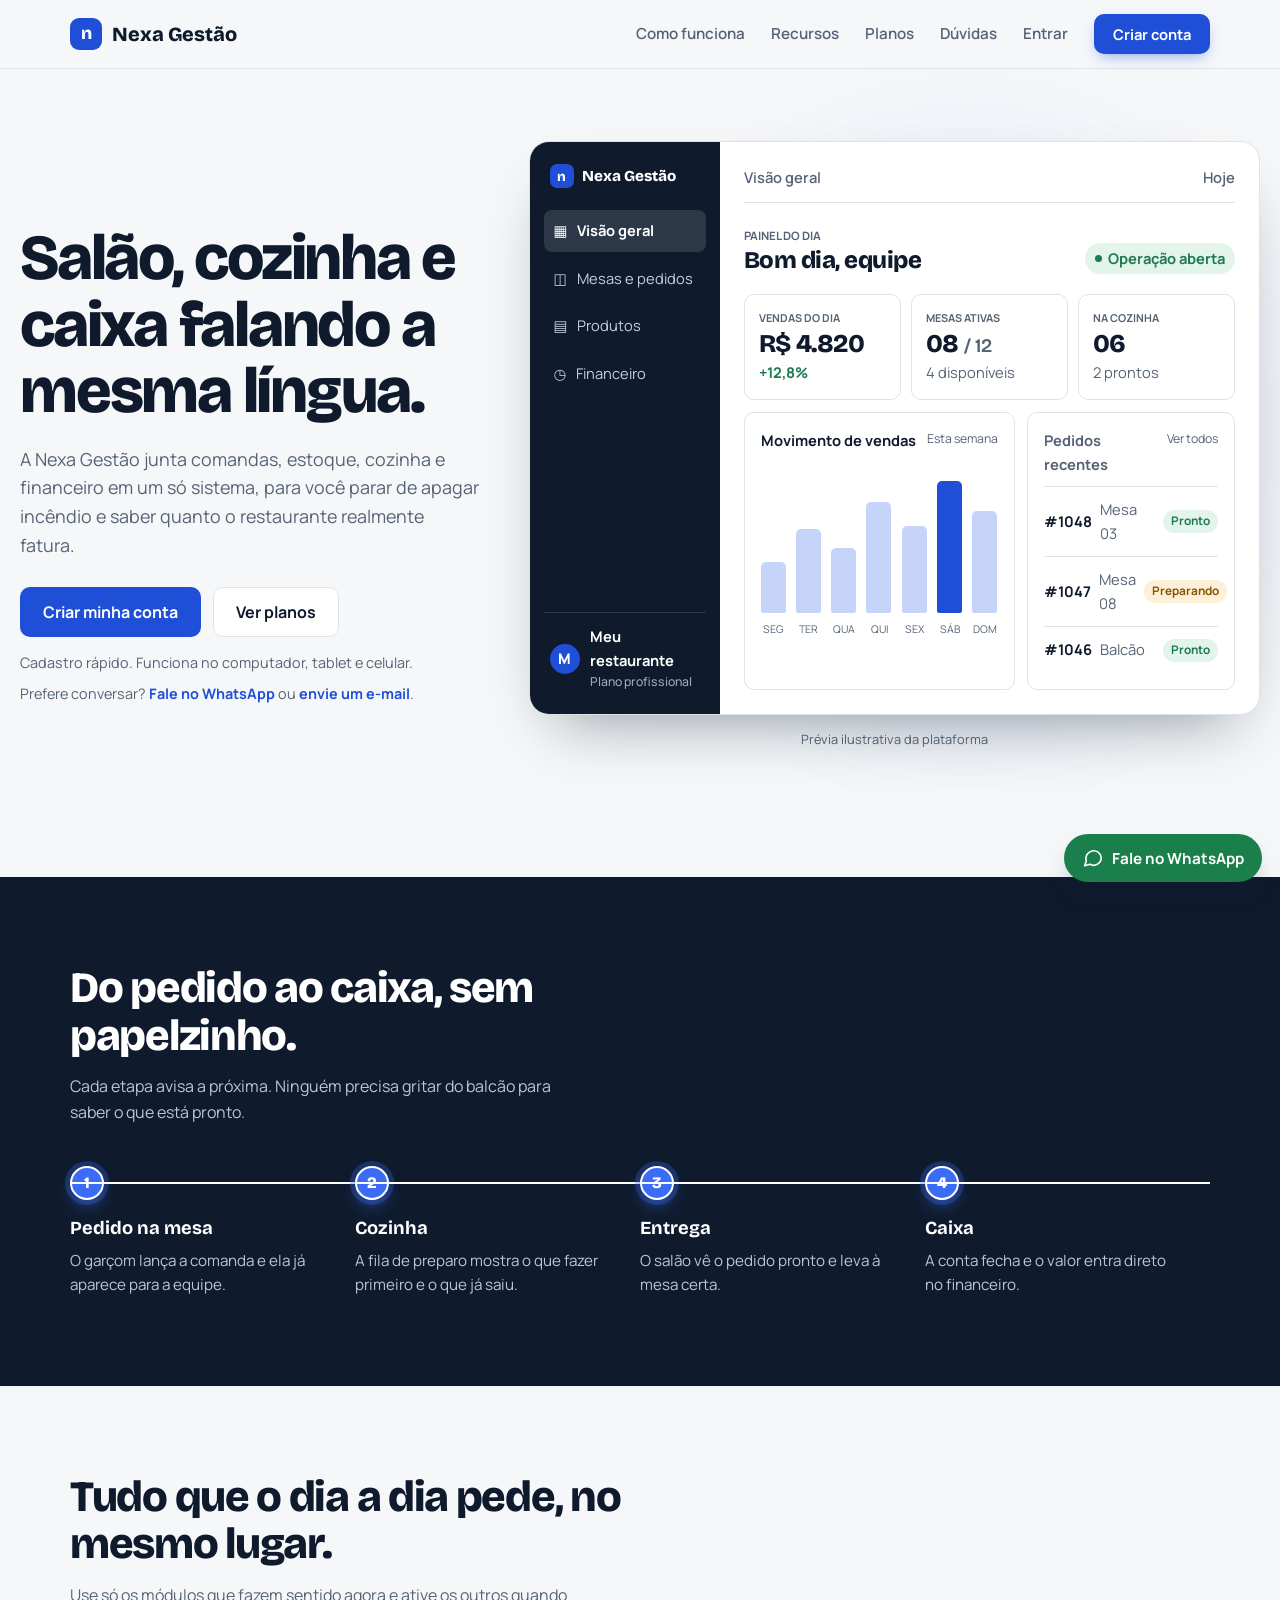
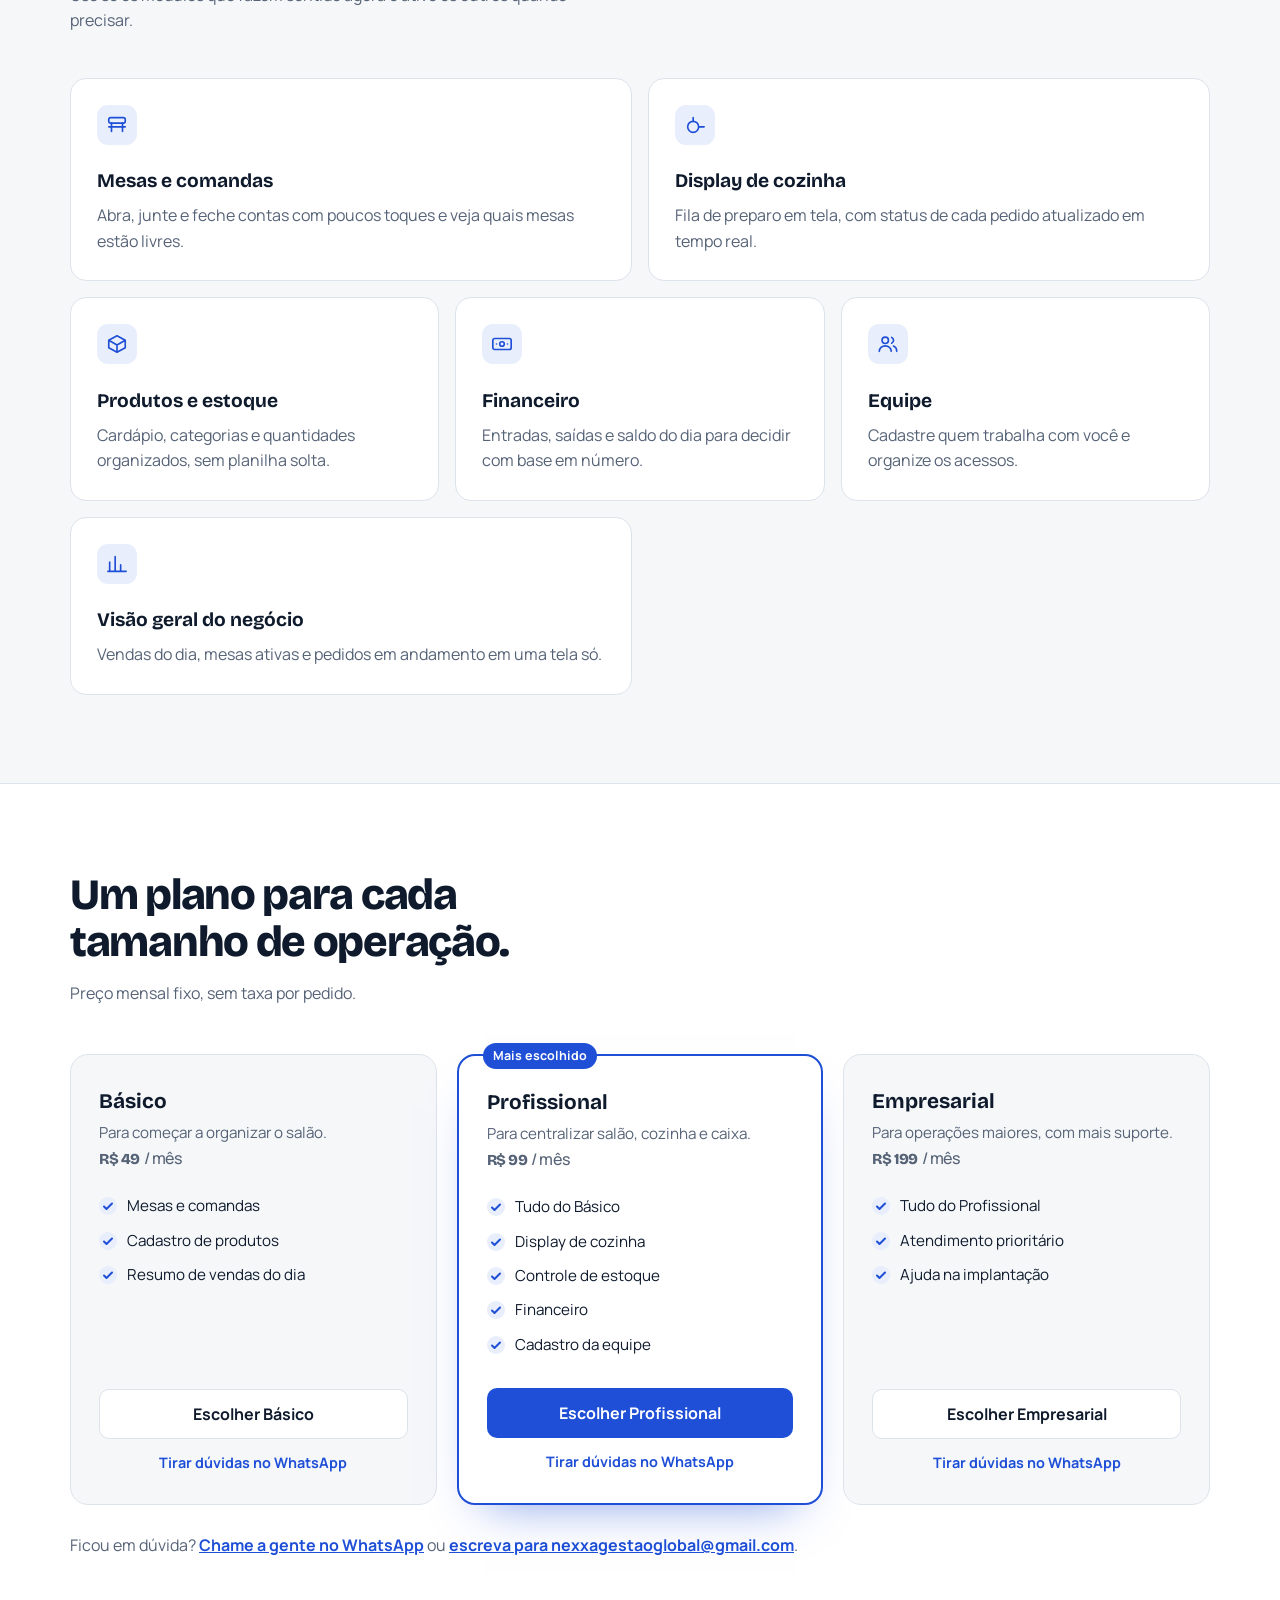
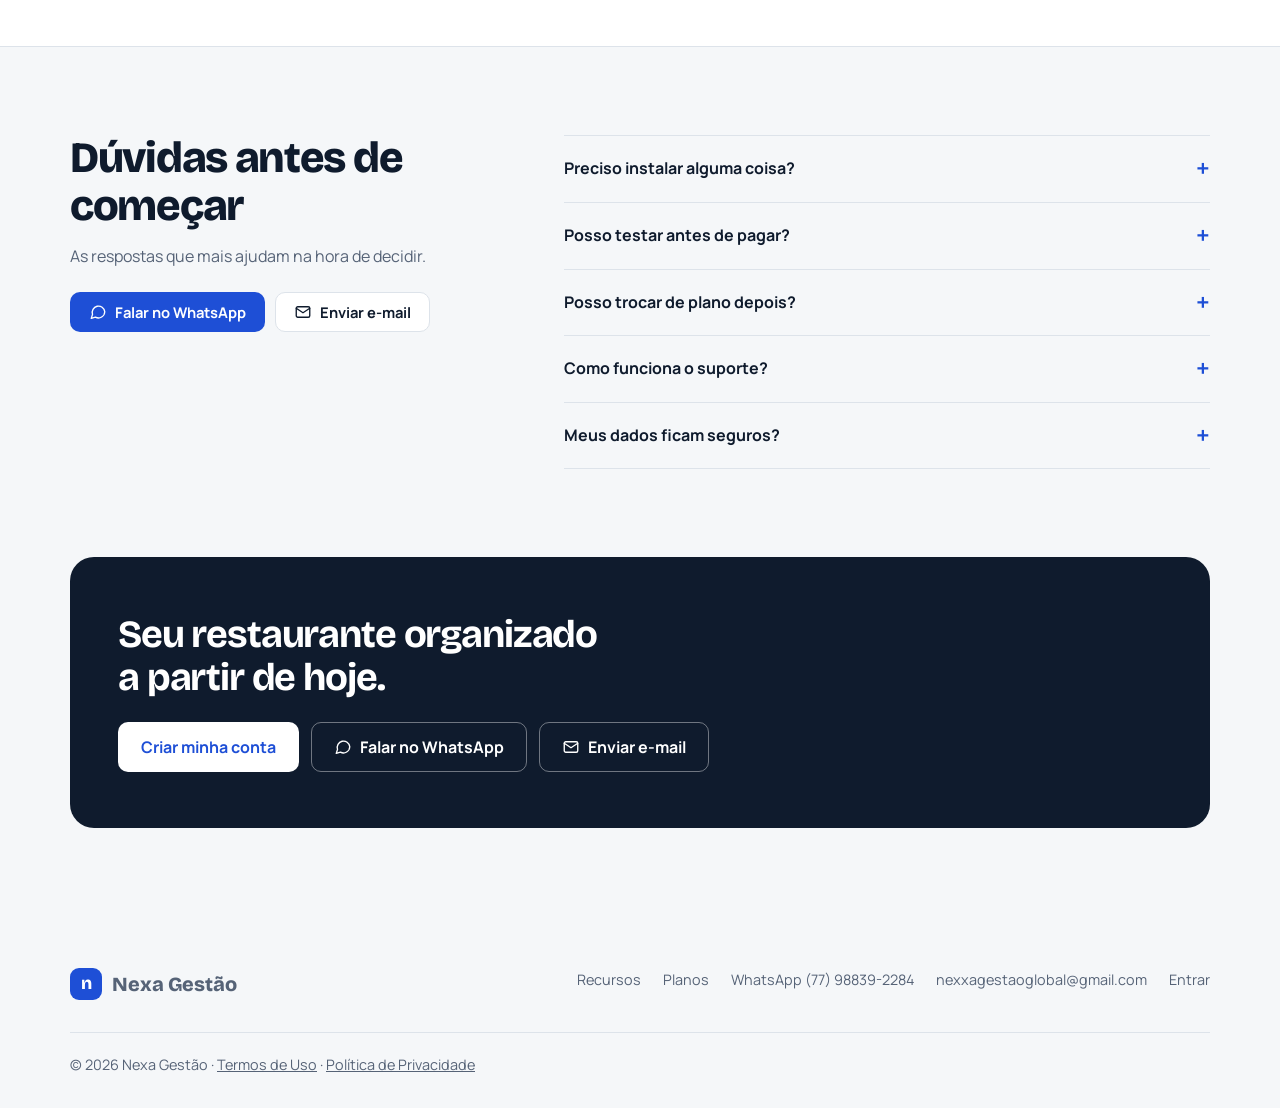
==== commit ca4866d2: "Update index.html" ====
--- a/frontend/index.html
+++ b/frontend/index.html
@@ -90,7 +90,7 @@
 .fm{display:flex;flex-wrap:wrap;justify-content:space-between;gap:20px;padding-block:32px;border-bottom:1px solid var(--line)}
 .fm nav{display:flex;flex-wrap:wrap;gap:22px}.fm a{text-decoration:none}.fm nav a:hover{color:var(--ink);text-decoration:underline}
 .fb{padding-top:20px}
-
+ 
 /* animações */
 .blobs::before{content:"";position:absolute;inset:-10% -10% 0 10%;background:radial-gradient(closest-side,rgba(30,79,214,.18),transparent);filter:blur(30px);z-index:-1;animation:drift 9s ease-in-out infinite alternate}
 @keyframes drift{to{transform:translate(-6%,8%) scale(1.12)}}
@@ -98,7 +98,7 @@
 @keyframes slide{from{opacity:0;transform:translateX(18px)}}
 @keyframes float{50%{transform:translateY(-8px)}}
 .hero>div:first-child>*{animation:up .7s cubic-bezier(.2,.7,.2,1) both}
-.hero>div:first-child>:nth-child(2){animation-delay:.12s}.hero>div:first-child>:nth-child(3){animation-delay:.24s}.hero>div:first-child>:nth-child(4){animation-delay:.36s}
+.hero>div:first-child>:nth-child(2){animation-delay:.12s}.hero>div:first-child>:nth-child(3){animation-delay:.24s}.hero>div:first-child>:nth-child(4){animation-delay:.36s}.hero>div:first-child>:nth-child(5){animation-delay:.46s}
 .chip b{font-weight:700}.chip{transition:background .4s,color .4s}
 header.top{transition:box-shadow .3s}header.top.sc{box-shadow:0 8px 24px -16px rgba(15,27,45,.4)}
 .btn{transition:background .15s,transform .2s,box-shadow .2s}
@@ -111,7 +111,7 @@
 .card .ic{transition:transform .3s,background .3s,color .3s}.card:hover .ic{transform:rotate(-8deg) scale(1.1);background:var(--g);color:#fff}
 .steps li::after{content:"";position:absolute;left:0;right:0;top:-2px;height:2px;background:#fff;transform:scaleX(0);transform-origin:left;transition:transform 1s .3s ease}
 .steps li.in::after{transform:scaleX(1)}
-
+ 
 /* painel */
 .stage{position:relative}
 .dash{display:grid;grid-template-columns:190px minmax(0,1fr);background:#fff;border:1px solid var(--line);border-radius:20px;overflow:hidden;box-shadow:0 30px 60px -28px rgba(15,27,45,.45);font-size:.92rem;min-height:440px;animation:up .8s .2s cubic-bezier(.2,.7,.2,1) both,float 7s 1.2s ease-in-out infinite}
@@ -152,6 +152,17 @@
 .pv-ord i{font-style:normal;font-size:.74rem;font-weight:700;padding:2px 8px;border-radius:99px}
 .ok{background:#E3F4EB;color:#1F7A52}.wk{background:var(--ambs);color:var(--amb);animation:pulse 1.6s ease-in-out infinite}
 .pv-cap{margin-top:14px;text-align:center;font-size:.8rem;color:var(--mut)}
+/* contato (WhatsApp e e-mail) */
+.btn .ic{width:18px;height:18px}
+.hero-talk{margin-top:8px;font-size:.9rem;color:var(--mut)}
+.hero-talk a{color:var(--g);font-weight:700;text-decoration:none}.hero-talk a:hover{text-decoration:underline}
+.plan-talk{display:block;margin-top:12px;text-align:center;font-size:.9rem;font-weight:700;color:var(--g);text-decoration:none}.plan-talk:hover{text-decoration:underline}
+.faq-cta{display:flex;flex-wrap:wrap;gap:10px;margin-top:22px}
+.final .acts{display:flex;flex-wrap:wrap;gap:12px}
+.final .btn-w{background:transparent;color:#fff;border-color:rgba(255,255,255,.4)}.final .btn-w:hover{background:rgba(255,255,255,.12);border-color:#fff}
+.wa{position:fixed;right:18px;bottom:18px;z-index:30;display:inline-flex;align-items:center;gap:8px;padding:13px 18px;border-radius:99px;background:#1A7F4B;color:#fff;font:700 .95rem Manrope,sans-serif;text-decoration:none;box-shadow:0 14px 28px -12px rgba(15,27,45,.55);transition:transform .2s,background .2s}
+.wa:hover{background:#146A3D;transform:translateY(-2px)}
+.wa .ic{width:22px;height:22px}
 @media(max-width:640px){.dash{grid-template-columns:1fr;min-height:0;font-size:.85rem}.pv-side{display:none}.pv-main{padding:16px}.pv-met,.pv-pan{grid-template-columns:1fr}.bars{height:120px}}
 @media(max-width:1100px){.hero{grid-template-columns:1fr;gap:44px;padding-block:44px 64px}.stage{max-width:820px}}
 @media(max-width:960px){
@@ -164,6 +175,7 @@
 nav.main a:not(.btn){display:none}section{padding-block:60px}
 .steps,.bento{grid-template-columns:1fr}
 .final{padding:36px 26px}
+.wa span{display:none}.wa{padding:14px}
 }
 @media(prefers-reduced-motion:reduce){html{scroll-behavior:auto}*{animation:none!important;transition:none!important}}
 </style>
@@ -176,6 +188,8 @@
 <symbol id="i-cash" viewBox="0 0 24 24"><rect x="2" y="6" width="20" height="12" rx="2"/><circle cx="12" cy="12" r="2.5"/><path d="M6 12h.01M18 12h.01"/></symbol>
 <symbol id="i-team" viewBox="0 0 24 24"><circle cx="9" cy="8" r="3.5"/><path d="M2.5 20c0-3.5 3-6 6.5-6s6.5 2.5 6.5 6M16 4.8a3.5 3.5 0 010 6.4M18 14.3c2 .8 3.5 2.7 3.5 5.7"/></symbol>
 <symbol id="i-chart" viewBox="0 0 24 24"><path d="M4 20V10M10 20V4M16 20v-7M22 20H2"/></symbol>
+<symbol id="i-chat" viewBox="0 0 24 24"><path d="M21 11.5a8.4 8.4 0 0 1-12.4 7.4L3 20.5l1.7-5.3A8.4 8.4 0 1 1 21 11.5z"/></symbol>
+<symbol id="i-mail" viewBox="0 0 24 24"><rect x="3" y="5" width="18" height="14" rx="2"/><path d="m3 7 9 6 9-6"/></symbol>
 </svg>
 <a class="skip" href="#main">Ir para o conteúdo</a>
 <header class="top"><div class="wrap">
@@ -184,7 +198,7 @@
 <a href="#fluxo">Como funciona</a><a href="#recursos">Recursos</a><a href="#planos">Planos</a><a href="#duvidas">Dúvidas</a>
 <a href="pages/login.html">Entrar</a><a class="btn btn-p btn-s" href="pages/register.html">Criar conta</a>
 </nav></div></header>
-
+ 
 <main id="main">
 <div class="wrap hero">
 <div>
@@ -192,6 +206,7 @@
 <p class="lead">A Nexa Gestão junta comandas, estoque, cozinha e financeiro em um só sistema, para você parar de apagar incêndio e saber quanto o restaurante realmente fatura.</p>
 <div class="cta"><a class="btn btn-p" href="pages/register.html">Criar minha conta</a><a class="btn btn-o" href="#planos">Ver planos</a></div>
 <p class="micro">Cadastro rápido. Funciona no computador, tablet e celular.</p>
+<p class="hero-talk">Prefere conversar? <a href="https://wa.me/5577988392284?text=Ol%C3%A1!%20Vim%20pelo%20site%20e%20quero%20conhecer%20a%20Nexa%20Gest%C3%A3o." target="_blank" rel="noopener">Fale no WhatsApp</a> ou <a href="mailto:nexxagestaoglobal@gmail.com?subject=Contato%20pelo%20site%20Nexa%20Gest%C3%A3o">envie um e-mail</a>.</p>
 </div>
 <div class="stage blobs" role="img" aria-label="Prévia ilustrativa do painel Nexa Gestão">
 <div class="dash">
@@ -223,7 +238,7 @@
 <p class="pv-cap">Prévia ilustrativa da plataforma</p>
 </div>
 </div>
-
+ 
 <section class="flow" id="fluxo"><div class="wrap">
 <h2 class="h rv">Do pedido ao caixa, sem papelzinho.</h2>
 <p class="sub rv">Cada etapa avisa a próxima. Ninguém precisa gritar do balcão para saber o que está pronto.</p>
@@ -233,7 +248,7 @@
 <li class="rv"><h3>Entrega</h3><p>O salão vê o pedido pronto e leva à mesa certa.</p></li>
 <li class="rv"><h3>Caixa</h3><p>A conta fecha e o valor entra direto no financeiro.</p></li>
 </ol></div></section>
-
+ 
 <section id="recursos"><div class="wrap">
 <h2 class="h rv">Tudo que o dia a dia pede, no mesmo lugar.</h2>
 <p class="sub rv">Use só os módulos que fazem sentido agora e ative os outros quando precisar.</p>
@@ -245,26 +260,30 @@
 <article class="rv card"><svg class="ic"><use href="#i-team"/></svg><h3>Equipe</h3><p>Cadastre quem trabalha com você e organize os acessos.</p></article>
 <article class="rv card w"><svg class="ic"><use href="#i-chart"/></svg><h3>Visão geral do negócio</h3><p>Vendas do dia, mesas ativas e pedidos em andamento em uma tela só.</p></article>
 </div></div></section>
-
+ 
 <section class="plans" id="planos"><div class="wrap">
 <h2 class="h rv">Um plano para cada tamanho de operação.</h2>
 <p class="sub rv">Preço mensal fixo, sem taxa por pedido.</p>
 <div class="pg">
 <article class="rv plan"><h3>Básico</h3><p>Para começar a organizar o salão.</p><p class="price">R$ <span data-n="49">49</span><small>/ mês</small></p>
 <ul><li>Mesas e comandas</li><li>Cadastro de produtos</li><li>Resumo de vendas do dia</li></ul>
-<a class="btn btn-o" href="pages/register.html">Escolher Básico</a></article>
+<a class="btn btn-o" href="pages/register.html">Escolher Básico</a>
+<a class="plan-talk" href="https://wa.me/5577988392284?text=Quero%20saber%20mais%20sobre%20o%20plano%20B%C3%A1sico%20da%20Nexa%20Gest%C3%A3o." target="_blank" rel="noopener">Tirar dúvidas no WhatsApp</a></article>
 <article class="rv plan f"><span class="chip">Mais escolhido</span><h3>Profissional</h3><p>Para centralizar salão, cozinha e caixa.</p><p class="price">R$ <span data-n="99">99</span><small>/ mês</small></p>
 <ul><li>Tudo do Básico</li><li>Display de cozinha</li><li>Controle de estoque</li><li>Financeiro</li><li>Cadastro da equipe</li></ul>
-<a class="btn btn-p" href="pages/register.html">Escolher Profissional</a></article>
+<a class="btn btn-p" href="pages/register.html">Escolher Profissional</a>
+<a class="plan-talk" href="https://wa.me/5577988392284?text=Quero%20saber%20mais%20sobre%20o%20plano%20Profissional%20da%20Nexa%20Gest%C3%A3o." target="_blank" rel="noopener">Tirar dúvidas no WhatsApp</a></article>
 <article class="rv plan"><h3>Empresarial</h3><p>Para operações maiores, com mais suporte.</p><p class="price">R$ <span data-n="199">199</span><small>/ mês</small></p>
 <ul><li>Tudo do Profissional</li><li>Atendimento prioritário</li><li>Ajuda na implantação</li></ul>
-<a class="btn btn-o" href="pages/register.html">Escolher Empresarial</a></article>
-</div>
-<p class="note rv">Ficou em dúvida? <a href="https://wa.me/55SEUNUMERO">Chame a gente no WhatsApp</a>.</p>
+<a class="btn btn-o" href="pages/register.html">Escolher Empresarial</a>
+<a class="plan-talk" href="https://wa.me/5577988392284?text=Quero%20saber%20mais%20sobre%20o%20plano%20Empresarial%20da%20Nexa%20Gest%C3%A3o." target="_blank" rel="noopener">Tirar dúvidas no WhatsApp</a></article>
+</div>
+<p class="note rv">Ficou em dúvida? <a href="https://wa.me/5577988392284?text=Ol%C3%A1!%20Tenho%20uma%20d%C3%BAvida%20sobre%20os%20planos%20da%20Nexa%20Gest%C3%A3o." target="_blank" rel="noopener">Chame a gente no WhatsApp</a> ou <a href="mailto:nexxagestaoglobal@gmail.com?subject=D%C3%BAvida%20sobre%20os%20planos%20da%20Nexa%20Gest%C3%A3o">escreva para nexxagestaoglobal@gmail.com</a>.</p>
 </div></section>
-
+ 
 <section id="duvidas"><div class="wrap faq">
-<div><h2 class="h rv">Dúvidas antes de começar</h2><p class="sub rv">As respostas que mais ajudam na hora de decidir.</p></div>
+<div><h2 class="h rv">Dúvidas antes de começar</h2><p class="sub rv">As respostas que mais ajudam na hora de decidir.</p>
+<div class="faq-cta rv"><a class="btn btn-p btn-s" href="https://wa.me/5577988392284?text=Ol%C3%A1!%20Tenho%20uma%20d%C3%BAvida%20sobre%20a%20Nexa%20Gest%C3%A3o." target="_blank" rel="noopener"><svg class="ic" aria-hidden="true"><use href="#i-chat"/></svg>Falar no WhatsApp</a><a class="btn btn-o btn-s" href="mailto:nexxagestaoglobal@gmail.com?subject=D%C3%BAvida%20sobre%20a%20Nexa%20Gest%C3%A3o"><svg class="ic" aria-hidden="true"><use href="#i-mail"/></svg>Enviar e-mail</a></div></div>
 <div>
 <details class="rv"><summary>Preciso instalar alguma coisa?</summary><p>Não. O sistema abre no navegador do computador, tablet ou celular.</p></details>
 <details class="rv"><summary>Posso testar antes de pagar?</summary><p>Crie sua conta e explore a plataforma. Para condições de teste, fale com a equipe pelo WhatsApp.</p></details>
@@ -272,17 +291,20 @@
 <details class="rv"><summary>Como funciona o suporte?</summary><p>O atendimento é feito por WhatsApp e e-mail. O plano Empresarial tem prioridade.</p></details>
 <details class="rv"><summary>Meus dados ficam seguros?</summary><p>Cada restaurante acessa apenas os próprios dados, com login e senha. Detalhes na Política de Privacidade.</p></details>
 </div></div></section>
-
+ 
 <div class="wrap" style="padding-bottom:88px"><div class="final rv">
 <h2>Seu restaurante organizado a partir de hoje.</h2>
-<a class="btn" href="pages/register.html">Criar minha conta</a></div></div>
+<div class="acts"><a class="btn" href="pages/register.html">Criar minha conta</a><a class="btn btn-w" href="https://wa.me/5577988392284?text=Ol%C3%A1!%20Quero%20conhecer%20a%20Nexa%20Gest%C3%A3o." target="_blank" rel="noopener"><svg class="ic" aria-hidden="true"><use href="#i-chat"/></svg>Falar no WhatsApp</a><a class="btn btn-w" href="mailto:nexxagestaoglobal@gmail.com?subject=Contato%20pelo%20site%20Nexa%20Gest%C3%A3o"><svg class="ic" aria-hidden="true"><use href="#i-mail"/></svg>Enviar e-mail</a></div></div></div>
 </main>
-
+ 
 <footer><div class="wrap">
 <div class="fm"><a class="brand" href="index.html"><span class="mark" aria-hidden="true">n</span>Nexa Gestão</a>
-<nav aria-label="Rodapé"><a href="#recursos">Recursos</a><a href="#planos">Planos</a><a href="https://wa.me/55SEUNUMERO">WhatsApp</a><a href="mailto:contato@seudominio.com.br">E-mail</a><a href="pages/login.html">Entrar</a></nav></div>
+<nav aria-label="Rodapé"><a href="#recursos">Recursos</a><a href="#planos">Planos</a><a href="https://wa.me/5577988392284" target="_blank" rel="noopener">WhatsApp (77) 98839-2284</a><a href="mailto:nexxagestaoglobal@gmail.com">nexxagestaoglobal@gmail.com</a><a href="pages/login.html">Entrar</a></nav></div>
 <div class="fb">© 2026 Nexa Gestão · <a href="termos.html">Termos de Uso</a> · <a href="privacidade.html">Política de Privacidade</a></div>
 </div></footer>
+ 
+<a class="wa" href="https://wa.me/5577988392284?text=Ol%C3%A1!%20Vim%20pelo%20site%20e%20quero%20conhecer%20a%20Nexa%20Gest%C3%A3o." target="_blank" rel="noopener" aria-label="Falar no WhatsApp"><svg class="ic" aria-hidden="true"><use href="#i-chat"/></svg><span>Fale no WhatsApp</span></a>
+ 
 <script>
 (function(){
 var d=document.documentElement,rm=matchMedia('(prefers-reduced-motion:reduce)').matches;
@@ -303,3 +325,4 @@
 </script>
 </body>
 </html>
+ 
